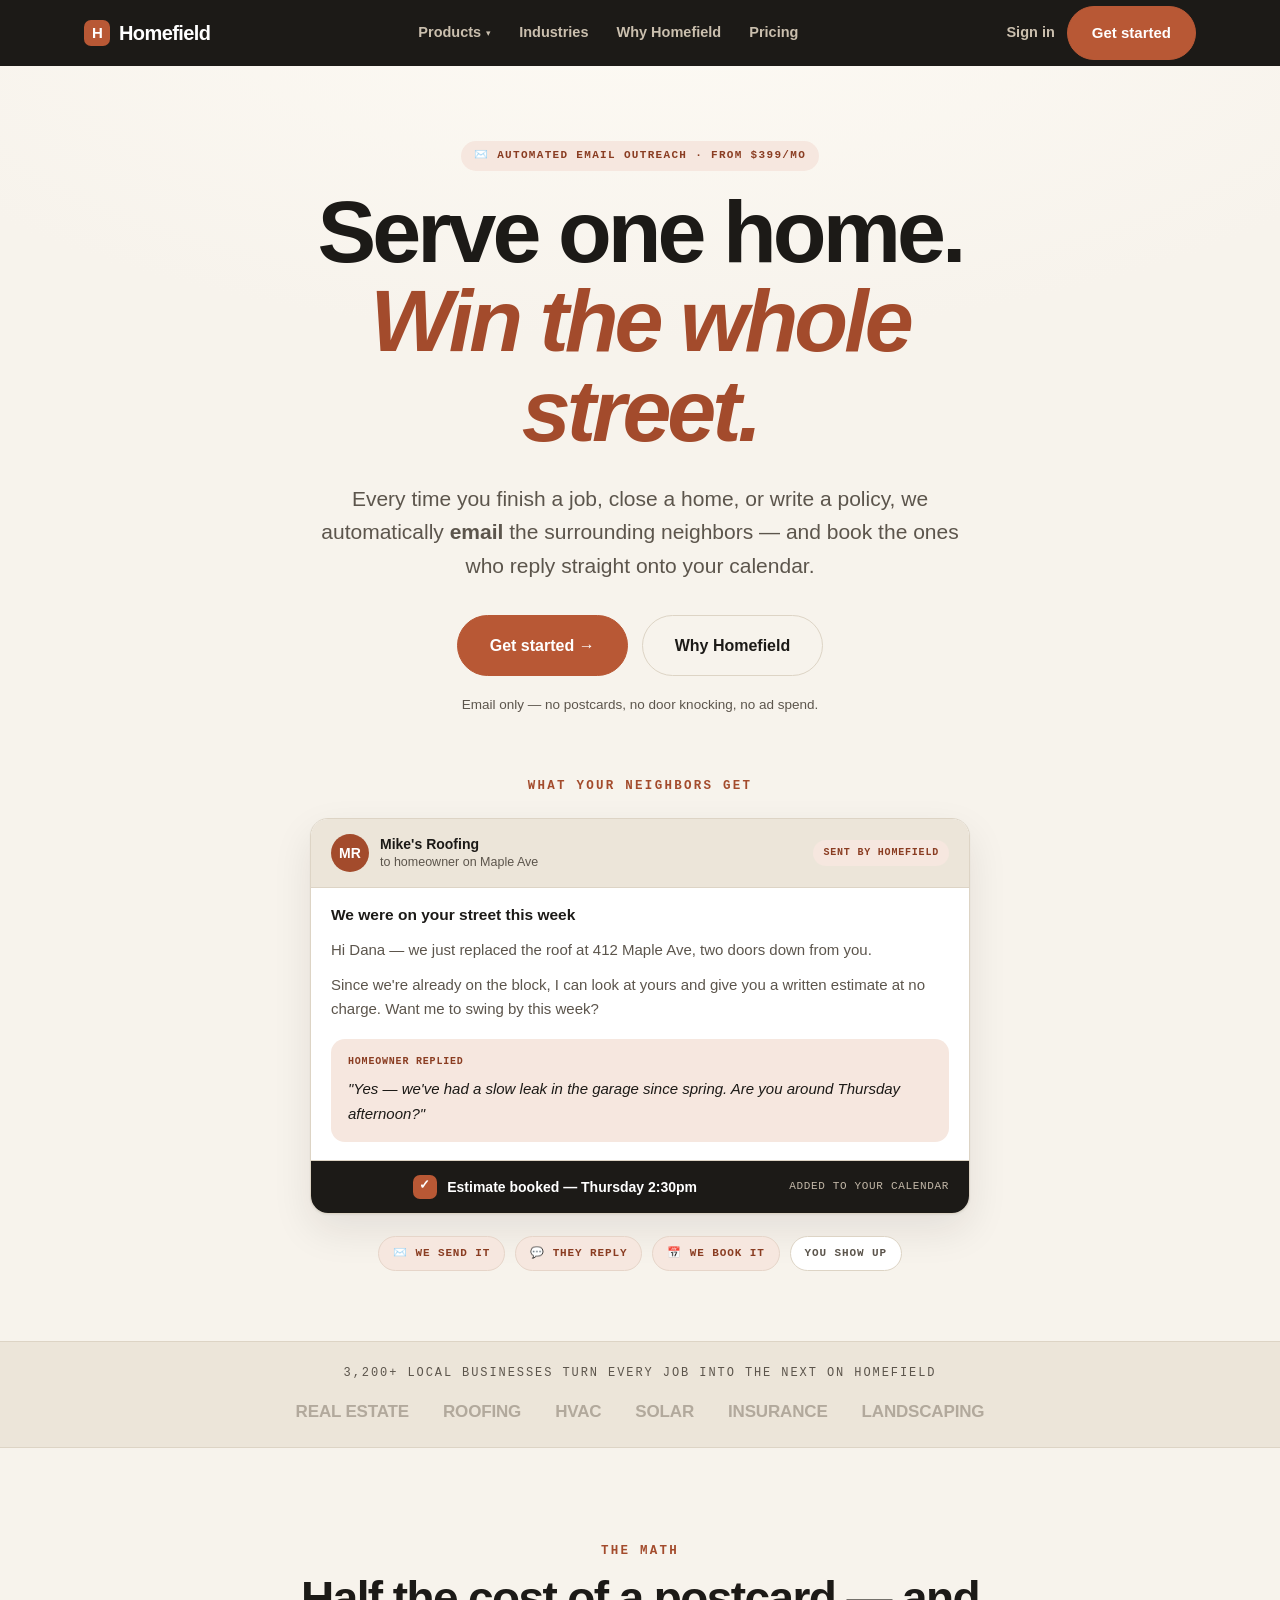
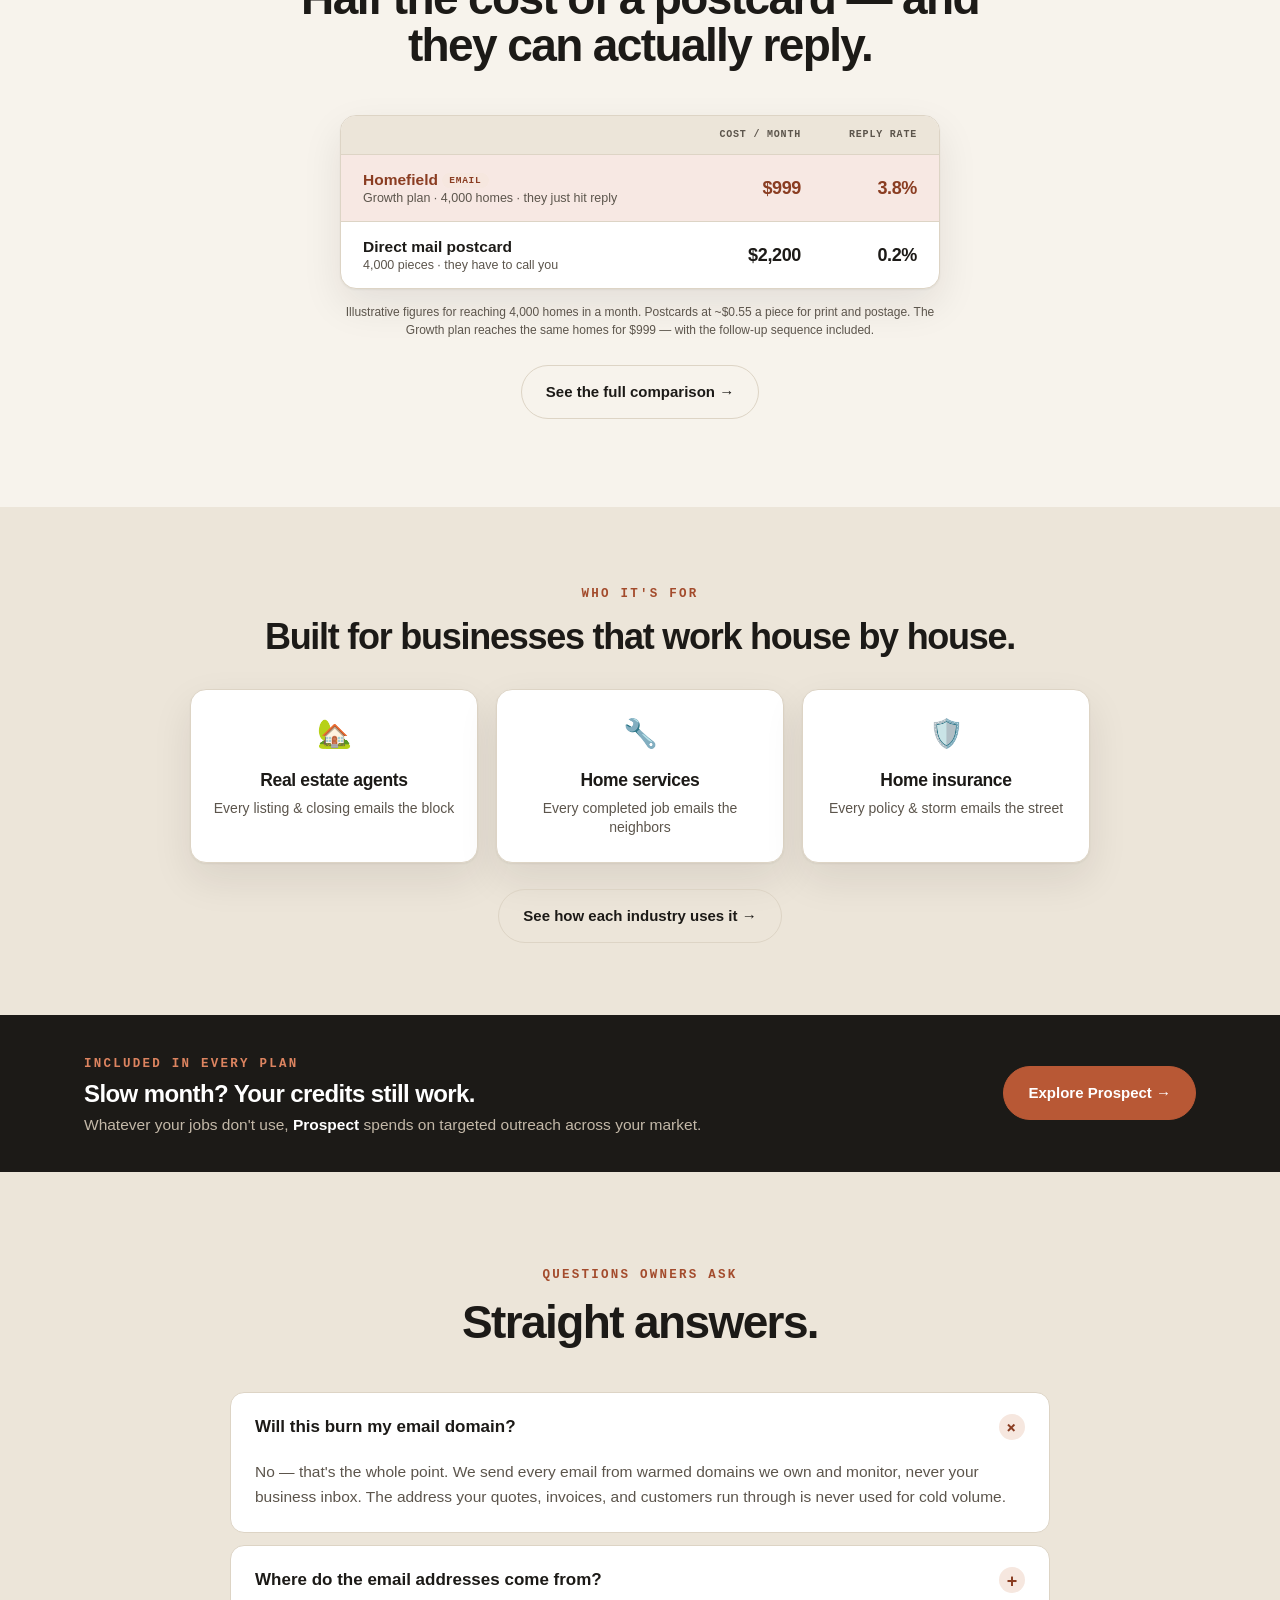
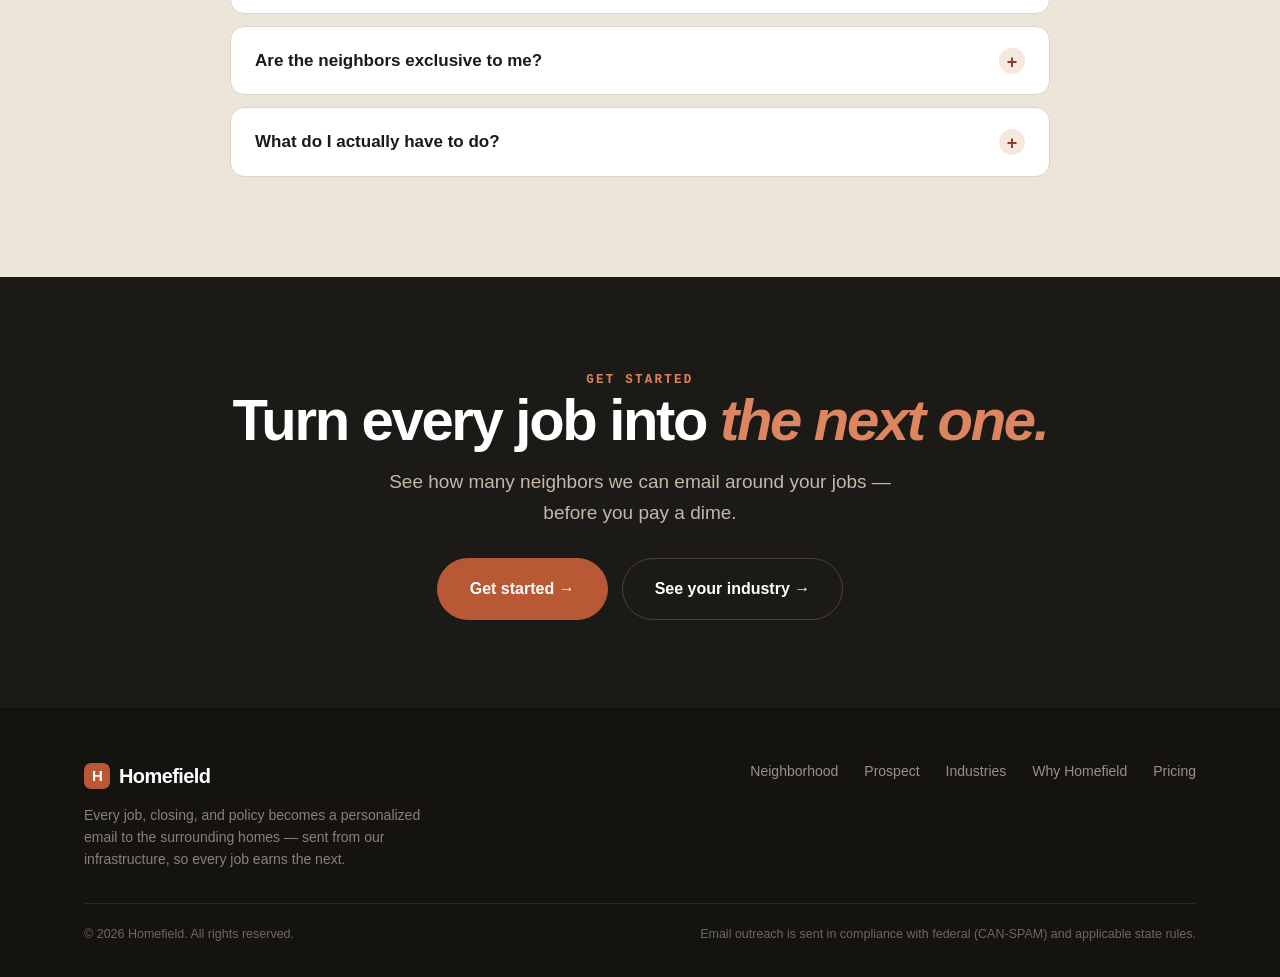
==== index.html @ a187635c "Move pricing to a credit subscription with usage overage Replaces per-campaign billing with a monthl" ====
<!DOCTYPE html>
<html lang="en">
<head>
<meta charset="UTF-8">
<meta name="viewport" content="width=device-width, initial-scale=1.0">
<title>Homefield — Serve one home. Win the whole street.</title>
<meta name="description" content="Every time you finish a job, close a home, or write a policy, Homefield automatically emails the surrounding neighbors — sent from our email infrastructure so your domain stays clean, exclusive to you, and booked onto your calendar. From $399/mo — your jobs spend your credits first, and we prospect with whatever is left.">
<link rel="stylesheet" href="styles.css?v=20260807-credits">
</head>
<body>

<!-- NAV -->
<header class="nav">
  <div class="wrap nav-inner">
    <a href="index.html" class="logo"><span class="mark">H</span>Homefield</a>
    <nav class="nav-links">
      <div class="dropdown">
        <button class="ddtrigger" aria-haspopup="true">Products <span class="car">▾</span></button>
        <div class="ddmenu">
          <a href="index.html" class="active">Neighborhood<small>Every job you do → the neighbors · from $399/mo</small></a>
          <a href="prospect.html">Prospect<small>Included · leftover credits go prospecting</small></a>
        </div>
      </div>
      <a href="industries.html">Industries</a>
      <a href="why.html">Why Homefield</a>
      <a href="pricing.html">Pricing</a>
    </nav>
    <div class="nav-cta">
      <a href="#" class="signin">Sign in</a>
      <a href="pricing.html" class="btn btn-primary">Get started</a>
    </div>
  </div>
</header>

<!-- HERO -->
<section class="hero">
  <div class="wrap">
    <span class="ptag">✉️ Automated email outreach · from $399/mo</span>
    <h1>Serve one home. <em>Win the whole street.</em></h1>
    <p class="sub">Every time you finish a job, close a home, or write a policy, we automatically <b>email</b> the surrounding neighbors — and book the ones who reply straight onto your calendar.</p>
    <div class="hero-actions">
      <a href="pricing.html" class="btn btn-primary btn-lg">Get started →</a>
      <a href="why.html" class="btn btn-ghost btn-lg">Why Homefield</a>
    </div>
    <div class="hero-sub2">Email only — no postcards, no door knocking, no ad spend.</div>
  </div>
</section>

<!-- THE ACTUAL EMAIL -->
<section class="block" id="email" style="padding-top:20px;padding-bottom:70px">
  <div class="wrap">
    <p class="eyebrow" style="display:block;text-align:center;margin-bottom:22px">What your neighbors get</p>
    <div class="mailwrap">
      <div class="mailcard">
        <div class="mailtop">
          <div class="av">MR</div>
          <div class="who">
            <b>Mike's Roofing</b>
            <span>to homeowner on Maple Ave</span>
          </div>
          <span class="sent">Sent by Homefield</span>
        </div>
        <div class="mailsub">We were on your street this week</div>
        <div class="mailbody">
          <p>Hi Dana — we just replaced the roof at 412 Maple Ave, two doors down from you.</p>
          <p>Since we're already on the block, I can look at yours and give you a written estimate at no charge. Want me to swing by this week?</p>
        </div>
        <div class="mailreply">
          <div class="rl">Homeowner replied</div>
          <em>"Yes — we've had a slow leak in the garage since spring. Are you around Thursday afternoon?"</em>
        </div>
        <div class="mailbooked">
          <span class="bi">✓</span>
          Estimate booked — Thursday 2:30pm
          <span>Added to your calendar</span>
        </div>
      </div>

      <div class="mailsteps">
        <b class="hi">✉️ We send it</b>
        <b class="hi">💬 They reply</b>
        <b class="hi">📅 We book it</b>
        <b>You show up</b>
      </div>
    </div>
  </div>
</section>

<!-- STRIP -->
<div class="strip">
  <div class="wrap strip-inner">
    <div class="lead">3,200+ local businesses turn every job into the next on Homefield</div>
    <div class="logos">
      <span>REAL ESTATE</span><span>ROOFING</span><span>HVAC</span><span>SOLAR</span><span>INSURANCE</span><span>LANDSCAPING</span>
    </div>
  </div>
</div>

<!-- COST vs POSTCARDS -->
<section class="block">
  <div class="wrap">
    <div class="sec-head center">
      <span class="eyebrow">The math</span>
      <h2>Half the cost of a postcard — and they can actually reply.</h2>
    </div>

    <div class="minicompare">
      <div class="mcrow mchead">
        <span class="mcname"></span>
        <span class="mcval">Cost / month</span>
        <span class="mcval">Reply rate</span>
      </div>
      <div class="mcrow us">
        <span class="mcname">Homefield <span class="minitag">Email</span><small>Growth plan · 4,000 homes · they just hit reply</small></span>
        <span class="mcval">$999</span>
        <span class="mcval">3.8%</span>
      </div>
      <div class="mcrow">
        <span class="mcname">Direct mail postcard<small>4,000 pieces · they have to call you</small></span>
        <span class="mcval">$2,200</span>
        <span class="mcval">0.2%</span>
      </div>
    </div>
    <p class="mcnote">Illustrative figures for reaching 4,000 homes in a month. Postcards at ~$0.55 a piece for print and postage. The Growth plan reaches the same homes for $999 — with the follow-up sequence included.</p>

    <p style="text-align:center;margin-top:26px"><a href="why.html" class="btn btn-ghost">See the full comparison →</a></p>
  </div>
</section>

<!-- INDUSTRIES (high level) -->
<section class="block tint" style="padding:72px 0">
  <div class="wrap">
    <div class="sec-head center" style="margin-bottom:34px">
      <span class="eyebrow">Who it's for</span>
      <h2 style="font-size:clamp(26px,3.4vw,36px)">Built for businesses that work house by house.</h2>
    </div>
    <div class="indpills">
      <a class="indpill" href="industries.html">
        <span class="ic">🏡</span>
        <div>
          <b>Real estate agents</b>
          <span>Every listing &amp; closing emails the block</span>
        </div>
      </a>
      <a class="indpill" href="industries.html">
        <span class="ic">🔧</span>
        <div>
          <b>Home services</b>
          <span>Every completed job emails the neighbors</span>
        </div>
      </a>
      <a class="indpill" href="industries.html">
        <span class="ic">🛡️</span>
        <div>
          <b>Home insurance</b>
          <span>Every policy &amp; storm emails the street</span>
        </div>
      </a>
    </div>
    <p style="text-align:center;margin-top:26px"><a href="industries.html" class="btn btn-ghost">See how each industry uses it →</a></p>
  </div>
</section>

<!-- PROSPECT ADD-ON (compact) -->
<section class="addonbar">
  <div class="wrap addonbar-inner">
    <div>
      <span class="eyebrow" style="color:var(--accent-light)">Included in every plan</span>
      <h3>Slow month? Your credits still work.</h3>
      <p>Whatever your jobs don't use, <b>Prospect</b> spends on targeted outreach across your market.</p>
    </div>
    <a href="prospect.html" class="btn btn-primary">Explore Prospect →</a>
  </div>
</section>

<!-- FAQ -->
<section class="block tint">
  <div class="wrap">
    <div class="sec-head center">
      <span class="eyebrow">Questions owners ask</span>
      <h2>Straight answers.</h2>
    </div>
    <div class="faq">
      <details open>
        <summary>Will this burn my email domain? <span class="pm">+</span></summary>
        <div class="a">No — that's the whole point. We send every email from warmed domains we own and monitor, never your business inbox. The address your quotes, invoices, and customers run through is never used for cold volume.</div>
      </details>
      <details>
        <summary>Where do the email addresses come from? <span class="pm">+</span></summary>
        <div class="a">Parcel and ownership records matched to verified homeowner email addresses, continuously refreshed and suppression-scrubbed. Around 3.1M homeowners are matched and reachable across the network today.</div>
      </details>
      <details>
        <summary>Are the neighbors exclusive to me? <span class="pm">+</span></summary>
        <div class="a">Yes. We lock your area by industry and dedupe across the whole network, so the homeowners you email aren't getting the same thing from a competitor on Homefield. No shared leads, no racing someone else to the phone.</div>
      </details>
      <details>
        <summary>What do I actually have to do? <span class="pm">+</span></summary>
        <div class="a">Connect your job software, MLS, or agency system once — then nothing. We detect the work you complete, send the emails, handle the replies, and put booked appointments on your calendar. Most businesses are live in about 48 hours.</div>
      </details>
    </div>
  </div>
</section>

<!-- CTA -->
<section class="block cta">
  <div class="wrap">
    <span class="eyebrow" style="color:var(--accent-light)">Get started</span>
    <h2>Turn every job into <em>the next one.</em></h2>
    <p>See how many neighbors we can email around your jobs — before you pay a dime.</p>
    <div class="cta-actions">
      <a href="pricing.html" class="btn btn-primary btn-lg">Get started →</a>
      <a href="industries.html" class="btn btn-ghost btn-lg">See your industry →</a>
    </div>
  </div>
</section>

<!-- FOOTER -->
<footer>
  <div class="wrap">
    <div class="foot-grid">
      <div>
        <a href="index.html" class="logo"><span class="mark">H</span>Homefield</a>
        <p>Every job, closing, and policy becomes a personalized email to the surrounding homes — sent from our infrastructure, so every job earns the next.</p>
      </div>
      <div class="foot-links">
        <a href="index.html">Neighborhood</a>
        <a href="prospect.html">Prospect</a>
        <a href="industries.html">Industries</a>
        <a href="why.html">Why Homefield</a>
        <a href="pricing.html">Pricing</a>
      </div>
    </div>
    <div class="foot-bottom">
      <span>© <span id="yr"></span> Homefield. All rights reserved.</span>
      <span>Email outreach is sent in compliance with federal (CAN-SPAM) and applicable state rules.</span>
    </div>
  </div>
</footer>

<script>document.getElementById('yr').textContent=new Date().getFullYear();</script>
</body>
</html>
---- styles.css ----
/* ===== Homefield shared styles ===== */
:root{
  --ink:#1c1a17;--ink-soft:#5c554c;--paper:#f7f3ec;--paper-2:#ece5d9;--card:#ffffff;--line:#ddd4c5;
  --navy:#1c1a17;--brand:#a34b2c;--brand-deep:#8a3d22;--brand-soft:#f6e7df;--accent:#b85835;--accent-light:#dd8460;--accent-ink:#ffffff;
  --shadow:0 1px 2px rgba(28,26,23,.06),0 16px 40px rgba(28,26,23,.09);--radius:18px;
  --sans:-apple-system,BlinkMacSystemFont,"Segoe UI",Inter,"Helvetica Neue",Arial,sans-serif;
  --mono:"SF Mono",ui-monospace,"Roboto Mono",Menlo,Consolas,monospace;
}
*{box-sizing:border-box;margin:0;padding:0}
html{scroll-behavior:smooth}
body{font-family:var(--sans);color:var(--ink);background:var(--paper);line-height:1.6;-webkit-font-smoothing:antialiased;text-rendering:optimizeLegibility}
.wrap{max-width:1160px;margin:0 auto;padding:0 24px}
a{color:inherit;text-decoration:none}
.mono{font-family:var(--mono);font-size:12px;letter-spacing:.16em;text-transform:uppercase;font-weight:600}
.eyebrow{font-family:var(--mono);font-size:12.5px;font-weight:600;letter-spacing:.18em;text-transform:uppercase;color:var(--brand);display:inline-block}
h1,h2,h3{font-weight:800;line-height:1.02;letter-spacing:-.03em}

.btn{display:inline-flex;align-items:center;gap:8px;font-family:var(--sans);font-weight:700;font-size:15px;padding:14px 24px;border-radius:999px;border:1.5px solid transparent;cursor:pointer;transition:.18s ease;white-space:nowrap}
.btn-primary{background:var(--accent);color:var(--accent-ink);border-color:var(--accent)}
.btn-primary:hover{filter:brightness(1.05);transform:translateY(-1px);box-shadow:0 8px 20px rgba(194,96,60,.35)}
.btn-dark{background:var(--navy);color:#fff;border-color:var(--navy)}
.btn-dark:hover{background:#100f0d;transform:translateY(-1px)}
.btn-ghost{background:transparent;color:var(--ink);border-color:var(--line)}
.btn-ghost:hover{border-color:var(--ink);background:#fff}
.btn-lg{padding:17px 32px;font-size:16px}

/* ===== NAV (identical on every page) ===== */
header.nav{position:sticky;top:0;z-index:50;background:var(--navy);color:#f2ede5}
.nav-inner{display:flex;align-items:center;justify-content:space-between;height:66px}
.logo{display:flex;align-items:center;gap:9px;font-weight:800;font-size:20px;letter-spacing:-.03em;color:#fff}
.logo .mark{width:26px;height:26px;border-radius:7px;background:var(--accent);display:grid;place-items:center;color:#fff;font-weight:900;font-size:15px}
.nav-links{display:flex;gap:28px;align-items:center;font-size:14.5px;font-weight:550;color:#cabfae}
.nav-links a:hover{color:#fff}
.nav-links a.on{color:#fff}
.nav-cta{display:flex;gap:12px;align-items:center}
.nav-cta .signin{font-size:14.5px;color:#cabfae;font-weight:550}
.nav-cta .signin:hover{color:#fff}
.dropdown{position:relative}
.ddtrigger{background:none;border:none;font:inherit;color:#cabfae;font-size:14.5px;font-weight:550;cursor:pointer;display:inline-flex;align-items:center;gap:5px;padding:0}
.dropdown:hover .ddtrigger{color:#fff}
.ddtrigger .car{font-size:9px;transition:.16s}
.dropdown:hover .ddtrigger .car{transform:rotate(180deg)}
.ddmenu{position:absolute;top:calc(100% + 16px);left:50%;transform:translateX(-50%) translateY(6px);background:var(--card);border:1px solid var(--line);border-radius:14px;box-shadow:var(--shadow);padding:8px;min-width:300px;opacity:0;visibility:hidden;transition:.16s ease;z-index:60}
.ddmenu::before{content:"";position:absolute;top:-16px;left:0;right:0;height:16px}
.dropdown:hover .ddmenu,.dropdown:focus-within .ddmenu{opacity:1;visibility:visible;transform:translateX(-50%) translateY(0)}
.ddmenu a{display:block;padding:11px 14px;border-radius:9px;color:var(--ink);font-size:14.5px;font-weight:650}
.ddmenu a small{display:block;font-size:12px;color:var(--ink-soft);font-weight:400;margin-top:1px}
.ddmenu a:hover{background:var(--brand-soft)}
.ddmenu a.active{background:var(--paper-2)}
@media(max-width:940px){.nav-links{display:none}.nav-cta .signin{display:none}}

/* ===== HERO ===== */
.hero{padding:74px 0 40px;text-align:center;background:radial-gradient(120% 90% at 50% -10%,#fdfaf4 0%,var(--paper) 55%)}
.hero.tight{padding:64px 0 30px}
.hero h1{font-size:clamp(42px,7.6vw,88px);letter-spacing:-.045em;margin:0 auto 26px;max-width:16ch}
.hero h1 em{font-style:italic;color:var(--brand)}
.hero p.sub{font-size:clamp(17px,2.2vw,21px);color:var(--ink-soft);max-width:660px;margin:0 auto 32px}
.hero-actions{display:flex;gap:14px;justify-content:center;flex-wrap:wrap}
.hero-sub2{margin-top:18px;font-size:13.5px;color:var(--ink-soft)}
.ptag{display:inline-flex;align-items:center;gap:8px;font-family:var(--mono);font-size:11px;letter-spacing:.12em;text-transform:uppercase;font-weight:700;padding:6px 13px;border-radius:999px;background:var(--brand-soft);color:var(--brand-deep);margin-bottom:16px}

/* ===== SECTION SHELL ===== */
section.block{padding:88px 0}
.sec-head{max-width:760px;margin-bottom:46px}
.sec-head.center{margin-left:auto;margin-right:auto;text-align:center}
.sec-head h2{font-size:clamp(30px,4.4vw,46px);margin:14px 0 16px;letter-spacing:-.035em}
.sec-head p{font-size:18px;color:var(--ink-soft)}
.tint{background:var(--paper-2)}

/* ===== PRODUCT CARD ===== */
.spot{padding:8px 0 80px}
.card1{max-width:680px;margin:0 auto;background:var(--card);border:1px solid var(--line);border-radius:22px;box-shadow:var(--shadow);padding:34px;text-align:left}
.card1 .status{display:flex;align-items:center;gap:9px;font-family:var(--mono);font-size:11.5px;letter-spacing:.14em;text-transform:uppercase;color:var(--ink-soft)}
.live{width:8px;height:8px;border-radius:50%;background:var(--accent);box-shadow:0 0 0 4px rgba(194,96,60,.25);animation:pulse 2s infinite;flex:0 0 auto}
@keyframes pulse{0%,100%{box-shadow:0 0 0 4px rgba(194,96,60,.25)}50%{box-shadow:0 0 0 7px rgba(194,96,60,.08)}}
.card1 .head{display:flex;align-items:center;gap:15px;margin:18px 0 16px}
.card1 .ic{width:56px;height:56px;border-radius:15px;display:grid;place-items:center;font-size:26px;background:var(--brand-soft);flex:0 0 auto}
.card1 .head h3{font-size:30px;letter-spacing:-.03em}
.card1 .head .role{font-family:var(--mono);font-size:11.5px;letter-spacing:.12em;text-transform:uppercase;color:var(--brand);margin-top:3px}
.card1 .say{font-size:16px;line-height:1.5;padding:16px 18px;border-radius:14px;margin-bottom:20px;background:var(--paper-2)}
.card1 .specs{display:flex;gap:12px;margin-bottom:18px}
.card1 .spec{flex:1;border-radius:12px;padding:12px 14px;border:1px solid var(--line)}
.card1 .spec .k{font-family:var(--mono);font-size:10.5px;letter-spacing:.1em;text-transform:uppercase;color:var(--ink-soft)}
.card1 .spec .v{font-size:16px;font-weight:750;margin-top:3px}
.card1 ul{list-style:none;margin-bottom:22px}
.card1 li{display:flex;gap:10px;padding:8px 0;font-size:15px}
.card1 li .c{color:var(--brand);font-weight:800;flex:0 0 auto}
.card1 .btn{width:100%;justify-content:center}

/* ===== EMAIL MOCKUP ===== */
.mailwrap{max-width:660px;margin:0 auto}
.mailcard{background:var(--card);border:1px solid var(--line);border-radius:18px;box-shadow:var(--shadow);overflow:hidden}
.mailtop{display:flex;align-items:center;gap:11px;padding:15px 20px;border-bottom:1px solid var(--line);background:var(--paper-2)}
.mailtop .av{width:38px;height:38px;border-radius:50%;background:var(--brand);color:#fff;display:grid;place-items:center;font-weight:800;font-size:14px;flex:0 0 auto}
.mailtop .who{font-size:14px;line-height:1.35;min-width:0}
.mailtop .who b{font-weight:700}
.mailtop .who span{display:block;color:var(--ink-soft);font-size:12.5px}
.mailtop .sent{margin-left:auto;font-family:var(--mono);font-size:10px;letter-spacing:.08em;text-transform:uppercase;color:var(--brand-deep);background:var(--brand-soft);padding:5px 10px;border-radius:999px;font-weight:700;white-space:nowrap}
.mailsub{padding:15px 20px 0;font-size:15.5px;font-weight:700}
.mailbody{padding:10px 20px 18px;font-size:15px;color:var(--ink-soft)}
.mailbody p{margin-bottom:11px}
.mailbody p:last-child{margin-bottom:0}
.mailreply{margin:0 20px 18px;background:var(--brand-soft);border-radius:14px;padding:15px 17px}
.mailreply .rl{font-family:var(--mono);font-size:10px;letter-spacing:.08em;text-transform:uppercase;color:var(--brand-deep);font-weight:700;margin-bottom:6px}
.mailreply em{font-style:italic;color:var(--ink);font-size:15px}
.mailbooked{display:flex;align-items:center;gap:10px;padding:14px 20px;border-top:1px solid var(--line);background:var(--navy);color:#fff;font-size:14px;font-weight:650}
.mailbooked .bi{width:24px;height:24px;border-radius:7px;background:var(--accent);color:#fff;display:grid;place-items:center;font-size:13px;font-weight:900;flex:0 0 auto}
.mailbooked span{color:#c3b8a8;font-weight:400;margin-left:auto;font-family:var(--mono);font-size:11px;letter-spacing:.06em;text-transform:uppercase}
.mailsteps{display:flex;gap:10px;justify-content:center;flex-wrap:wrap;margin-top:22px}
.mailsteps b{font-family:var(--mono);font-size:11px;letter-spacing:.08em;text-transform:uppercase;background:var(--card);border:1px solid var(--line);color:var(--ink-soft);padding:8px 14px;border-radius:999px;font-weight:600}
.mailsteps b.hi{background:var(--brand-soft);border-color:#e6d5c9;color:var(--brand-deep)}
@media(max-width:560px){.mailtop .sent{display:none}}

/* ===== LOGO STRIP ===== */
.strip{border-top:1px solid var(--line);border-bottom:1px solid var(--line);background:var(--paper-2)}
.strip-inner{padding:22px 0;text-align:center}
.strip .lead{font-family:var(--mono);font-size:12px;letter-spacing:.16em;text-transform:uppercase;color:var(--ink-soft);margin-bottom:14px}
.strip .logos{display:flex;gap:34px;justify-content:center;align-items:center;flex-wrap:wrap;font-weight:800;font-size:17px;letter-spacing:-.01em;color:#a89f92}
.strip .logos span{opacity:.85}

/* ===== DARK FLOW SECTIONS ===== */
.flows{background:var(--navy);color:#efe9e0}
.flows .eyebrow{color:var(--accent-light)}
.flows .sec-head h2{color:#fff}
.flows .sec-head p{color:#c3b8a8}
.steps3{display:grid;grid-template-columns:repeat(3,1fr);gap:20px}
.steps4{display:grid;grid-template-columns:repeat(4,1fr);gap:18px}
.st{background:#2b2723;border:1px solid #3d372f;border-radius:var(--radius);padding:26px}
.st .num{width:32px;height:32px;border-radius:9px;background:#302b25;color:var(--accent-light);display:grid;place-items:center;font-weight:800;font-size:14px;font-family:var(--mono);margin-bottom:14px}
.st b{font-size:17px;display:block;margin-bottom:6px;letter-spacing:-.01em;color:#fff}
.st p{font-size:14.5px;color:#c3b8a8}
.st .chips{margin-top:11px;display:flex;gap:7px;flex-wrap:wrap}
.st .chips span{font-family:var(--mono);font-size:10.5px;letter-spacing:.06em;text-transform:uppercase;color:#d8cec0;background:#302b25;border-radius:6px;padding:4px 8px}
@media(max-width:900px){.steps4{grid-template-columns:1fr 1fr}}
@media(max-width:860px){.steps3{grid-template-columns:1fr}}
@media(max-width:560px){.steps4{grid-template-columns:1fr}}

/* ===== TRIGGER / INDUSTRY CARDS ===== */
.trig{display:grid;grid-template-columns:repeat(3,1fr);gap:20px}
.tcard{background:var(--card);border:1px solid var(--line);border-radius:var(--radius);padding:26px;box-shadow:var(--shadow);display:flex;flex-direction:column}
.tcard .ic{font-size:26px;margin-bottom:12px}
.tcard .tline{font-family:var(--mono);font-size:10.5px;letter-spacing:.08em;text-transform:uppercase;color:var(--brand);background:var(--brand-soft);padding:5px 10px;border-radius:999px;display:inline-block;margin-bottom:11px;align-self:flex-start}
.tcard h3{font-size:18px;letter-spacing:-.02em;margin-bottom:8px}
.tcard p{font-size:14.5px;color:var(--ink-soft);flex:1}
.tcard .msg{margin-top:13px;padding:12px 14px;border-radius:12px;background:var(--paper-2);font-size:13.5px;font-style:italic}
@media(max-width:860px){.trig{grid-template-columns:1fr}}

/* ===== PILLARS ===== */
.pillars{display:grid;grid-template-columns:repeat(3,1fr);gap:22px}
.pillar{background:var(--card);border:1px solid var(--line);border-radius:var(--radius);padding:30px;box-shadow:var(--shadow)}
.pillar .pic{width:46px;height:46px;border-radius:12px;background:var(--navy);color:var(--accent-light);display:grid;place-items:center;font-size:22px;margin-bottom:18px}
.pillar h3{font-size:21px;letter-spacing:-.02em;margin-bottom:10px}
.pillar p{font-size:15px;color:var(--ink-soft)}
.pillar .tag{display:inline-block;margin-top:14px;font-family:var(--mono);font-size:10.5px;letter-spacing:.1em;text-transform:uppercase;color:var(--brand);background:var(--brand-soft);padding:5px 10px;border-radius:999px}
@media(max-width:860px){.pillars{grid-template-columns:1fr}}

/* ===== ADD-ON BANNER (Prospect on home) ===== */
.addon{background:var(--navy);color:#efe9e0}
.addonbox{display:grid;grid-template-columns:1.1fr .9fr;gap:44px;align-items:center}
.addon .eyebrow{color:var(--accent-light)}
.addon h2{font-size:clamp(30px,4.2vw,44px);color:#fff;letter-spacing:-.035em;margin:14px 0 16px}
.addon h2 em{font-style:italic;color:var(--accent-light)}
.addon p.lede{font-size:17.5px;color:#c3b8a8;margin-bottom:24px}
.addon .acts{display:flex;gap:12px;flex-wrap:wrap}
.addoncard{background:#2b2723;border:1px solid #3d372f;border-radius:20px;padding:30px}
.addoncard .kick{font-family:var(--mono);font-size:11px;letter-spacing:.12em;text-transform:uppercase;color:var(--accent-light);margin-bottom:10px}
.addoncard h3{font-size:26px;color:#fff;margin-bottom:4px}
.addoncard .pfrom{font-family:var(--mono);font-size:12px;color:#b5a998;margin-bottom:18px}
.addoncard ul{list-style:none}
.addoncard li{display:flex;gap:10px;padding:9px 0;font-size:14.5px;color:#e4dcd0;border-bottom:1px solid #332e28}
.addoncard li:last-child{border:none}
.addoncard li .c{color:var(--accent-light);font-weight:800;flex:0 0 auto}
@media(max-width:860px){.addonbox{grid-template-columns:1fr;gap:30px}}

/* ===== DONE-FOR-YOU SPLIT ===== */
.dfy{padding:8px 0 80px}
.dfybox{max-width:900px;margin:0 auto;background:var(--card);border:1px solid var(--line);border-radius:22px;box-shadow:var(--shadow);overflow:hidden}
.dfyhead{padding:22px 30px;border-bottom:1px solid var(--line);background:var(--paper-2);display:flex;align-items:center;gap:11px;flex-wrap:wrap}
.dfyhead .t{font-family:var(--mono);font-size:11.5px;letter-spacing:.14em;text-transform:uppercase;color:var(--ink-soft)}
.dfyhead .pill{margin-left:auto;font-family:var(--mono);font-size:10.5px;letter-spacing:.08em;text-transform:uppercase;color:var(--brand-deep);background:var(--brand-soft);padding:6px 12px;border-radius:999px;font-weight:700}
.dfycols{display:grid;grid-template-columns:1fr 1fr}
.dfycol{padding:28px 30px}
.dfycol:first-child{border-right:1px solid var(--line)}
.dfycol h4{font-family:var(--mono);font-size:11.5px;letter-spacing:.12em;text-transform:uppercase;margin-bottom:14px}
.dfycol.us h4{color:var(--brand)}
.dfycol.them h4{color:var(--ink-soft)}
.dfycol ul{list-style:none}
.dfycol li{display:flex;gap:10px;padding:9px 0;font-size:14.5px;border-bottom:1px solid var(--line)}
.dfycol li:last-child{border:none}
.dfycol.us li .c{color:var(--brand);font-weight:800;flex:0 0 auto}
.dfycol.them li{color:var(--ink-soft)}
.dfycol.them li .c{color:#b23b34;font-weight:800;flex:0 0 auto}
@media(max-width:860px){.dfycols{grid-template-columns:1fr}.dfycol:first-child{border-right:none;border-bottom:1px solid var(--line)}}

/* ===== INDUSTRIES GRID ===== */
.indgrid{display:grid;grid-template-columns:repeat(3,1fr);gap:22px}
.ind{background:var(--card);border:1px solid var(--line);border-radius:var(--radius);padding:28px;box-shadow:var(--shadow);display:flex;flex-direction:column}
.ind .ic{font-size:30px;margin-bottom:14px}
.ind h3{font-size:20px;letter-spacing:-.02em;margin-bottom:8px}
.ind .lede{font-size:14.5px;color:var(--ink-soft);margin-bottom:16px;flex:1}
.ind .row{border-top:1px solid var(--line);padding-top:11px;margin-top:11px;font-size:13.5px;display:flex;gap:9px}
.ind .row:first-of-type{margin-top:0}
.ind .row b{font-family:var(--mono);font-size:10px;letter-spacing:.08em;text-transform:uppercase;color:var(--brand);flex:0 0 auto;width:78px;padding-top:2px}
.ind .row span{color:var(--ink-soft)}
@media(max-width:860px){.indgrid{grid-template-columns:1fr}}

/* ===== INDUSTRY DEEP BLOCKS ===== */
.ideep{display:grid;grid-template-columns:.85fr 1.15fr;gap:44px;align-items:center;padding:44px 0;border-top:1px solid var(--line)}
.ideep:first-of-type{border-top:none;padding-top:0}
.ideep .ic-lg{font-size:44px;margin-bottom:14px}
.ideep h3{font-size:30px;letter-spacing:-.03em;margin-bottom:12px}
.ideep p{font-size:16px;color:var(--ink-soft)}
.ideep .prodrow{background:var(--card);border:1px solid var(--line);border-radius:var(--radius);padding:22px 24px;margin-bottom:14px;box-shadow:var(--shadow)}
.ideep .prodrow:last-child{margin-bottom:0}
.ideep .prodrow .pl{display:flex;align-items:center;gap:10px;margin-bottom:8px}
.ideep .prodrow .pl b{font-size:16.5px}
.ideep .prodrow .pl .chip{font-family:var(--mono);font-size:10px;letter-spacing:.08em;text-transform:uppercase;background:var(--brand-soft);color:var(--brand-deep);padding:4px 9px;border-radius:999px;font-weight:700}
.ideep .prodrow p{font-size:14.5px}
.ideep .quote{margin-top:12px;padding:13px 15px;border-radius:12px;background:var(--paper-2);font-size:14px;font-style:italic}
@media(max-width:860px){.ideep{grid-template-columns:1fr;gap:26px}}

/* ===== INSURANCE SPOTLIGHT ===== */
.ins{background:var(--navy);color:#efe9e0}
.ins .eyebrow{color:var(--accent-light)}
.ins .sec-head h2{color:#fff}
.ins .sec-head p{color:#c3b8a8}
.inswrap{display:grid;grid-template-columns:1.05fr .95fr;gap:44px;align-items:center}
.insfeat{list-style:none}
.insfeat li{display:flex;gap:14px;padding:16px 0;border-bottom:1px solid #332e28}
.insfeat li:last-child{border:none}
.insfeat .ic{flex:0 0 auto;width:32px;height:32px;border-radius:9px;background:#302b25;color:var(--accent-light);display:grid;place-items:center;font-size:15px;font-weight:800}
.insfeat b{font-size:16.5px;color:#fff;display:block;margin-bottom:3px}
.insfeat p{font-size:14.5px;color:#c3b8a8}
.instable{background:#2b2723;border:1px solid #3d372f;border-radius:var(--radius);overflow:hidden}
.instable .th{padding:16px 22px;border-bottom:1px solid #3d372f;font-family:var(--mono);font-size:11px;letter-spacing:.12em;text-transform:uppercase;color:#b5a998}
.insrow{display:flex;align-items:flex-start;gap:14px;padding:15px 22px;border-bottom:1px solid #332e28}
.insrow:last-child{border:none}
.insrow .k{flex:0 0 128px;font-size:13.5px;color:#9b9083}
.insrow .v{flex:1;font-size:14.5px;color:#fff;font-weight:650}
.insrow .v small{display:block;font-weight:400;font-size:12.5px;color:#9b9083;margin-top:2px}
.insrow .v.bad{color:#d98b7a;font-weight:600}
@media(max-width:860px){.inswrap{grid-template-columns:1fr;gap:32px}}

.minitag{font-family:var(--mono);font-size:9.5px;letter-spacing:.08em;text-transform:uppercase;background:var(--brand-soft);color:var(--brand-deep);padding:2px 7px;border-radius:999px;vertical-align:middle;font-weight:700}
/* ===== COMPACT ADD-ON BAR ===== */
.addonbar{background:var(--navy);color:#efe9e0;padding:34px 0}
.addonbar-inner{display:flex;align-items:center;gap:32px;justify-content:space-between;flex-wrap:wrap}
.addonbar-inner > div{flex:1 1 380px;min-width:0}
.addonbar h3{font-size:24px;color:#fff;letter-spacing:-.025em;margin:8px 0 6px}
.addonbar p{font-size:15.5px;color:#c3b8a8}
.addonbar p b{color:#fff}
.addonbar .btn{flex:0 0 auto}

/* ===== INDUSTRY PILLS (high level, home page) ===== */
.indpills{display:grid;grid-template-columns:repeat(3,1fr);gap:18px;max-width:900px;margin:0 auto}
.indpill{display:block;background:var(--card);border:1px solid var(--line);border-radius:16px;padding:24px 22px;box-shadow:var(--shadow);transition:.16s ease;text-align:center}
.indpill:hover{transform:translateY(-3px);border-color:var(--brand)}
.indpill .ic{font-size:28px;display:block;margin-bottom:12px}
.indpill b{display:block;font-size:17.5px;letter-spacing:-.02em;margin-bottom:5px}
.indpill span{display:block;font-size:14px;color:var(--ink-soft);line-height:1.4}
@media(max-width:760px){.indpills{grid-template-columns:1fr;gap:14px}.indpill{text-align:left;display:flex;align-items:center;gap:16px;padding:18px 20px}.indpill .ic{margin-bottom:0;font-size:24px}}

/* ===== MINI COMPARE (compact cost + reply rate) ===== */
.minicompare{max-width:600px;margin:0 auto;background:var(--card);border:1px solid var(--line);border-radius:16px;box-shadow:var(--shadow);overflow:hidden}
.mcrow{display:grid;grid-template-columns:1fr 104px 104px;align-items:center;gap:12px;padding:15px 22px;border-top:1px solid var(--line)}
.mcrow:first-child{border-top:none}
.mchead{background:var(--paper-2);padding-top:11px;padding-bottom:11px}
.mchead .mcval{font-family:var(--mono);font-size:10px;letter-spacing:.08em;text-transform:uppercase;color:var(--ink-soft);font-weight:600}
.mcrow.us{background:rgba(194,96,60,.14)}
.mcname{font-size:15.5px;font-weight:700;line-height:1.25}
.mcname small{display:block;font-weight:400;font-size:12.5px;color:var(--ink-soft);margin-top:1px}
.mcrow.us .mcname{color:var(--brand-deep)}
.mcval{text-align:right;font-size:18px;font-weight:800;letter-spacing:-.02em}
.mcrow.us .mcval{color:var(--brand-deep)}
.mcnote{max-width:600px;margin:14px auto 0;font-size:12px;color:var(--ink-soft);text-align:center;line-height:1.5}
@media(max-width:600px){
  .mcrow{grid-template-columns:1fr 66px 66px;gap:8px;padding:13px 15px}
  .mcname{font-size:14px}
  .mcname small{font-size:11.5px}
  .mcval{font-size:15.5px}
  .mchead .mcval{font-size:9px}
}

/* ===== COMPARISON TABLE ===== */
.ctable-scroll{overflow-x:auto;-webkit-overflow-scrolling:touch;border-radius:var(--radius);border:1px solid var(--line)}
.ctable{width:100%;border-collapse:separate;border-spacing:0;font-size:14.5px;min-width:700px}
.ctable th,.ctable td{padding:17px 20px;text-align:left;vertical-align:middle;border-bottom:1px solid var(--line)}
.ctable thead th{font-family:var(--mono);font-size:11.5px;letter-spacing:.08em;text-transform:uppercase;color:var(--ink-soft);font-weight:600;background:var(--paper-2)}
.ctable thead th.us{color:#fff;background:var(--accent)}
.ctable td:first-child,.ctable th:first-child{font-weight:700;min-width:180px;background:var(--card)}
.ctable .us{background:rgba(194,96,60,.10);font-weight:650}
.ctable td .yes{color:var(--brand-deep);font-weight:750}
.ctable td .no{color:#b23b34}
.ctable tbody tr:last-child td{border-bottom:none}
.ctable td small{display:block;color:var(--ink-soft);font-weight:400;font-size:12px;margin-top:2px}

/* ===== NETWORK STAT ===== */
.netstat{text-align:center;background:var(--paper-2)}
.netstat .big{font-size:clamp(38px,6.4vw,72px);font-weight:800;letter-spacing:-.05em;line-height:1}
.netstat .big em{font-style:normal;color:var(--brand)}
.netstat p{font-size:18px;color:var(--ink-soft);max-width:560px;margin:16px auto 0}
.netstat .row{display:flex;gap:48px;justify-content:center;flex-wrap:wrap;margin-top:42px}
.netstat .row .s b{font-size:32px;font-weight:800;letter-spacing:-.03em;display:block}
.netstat .row .s span{font-family:var(--mono);font-size:11.5px;letter-spacing:.1em;text-transform:uppercase;color:var(--ink-soft)}

/* ===== PRICING ===== */
.plabel{display:flex;align-items:center;gap:14px;margin:0 0 20px}
.plabel .pl-ic{width:40px;height:40px;border-radius:11px;background:var(--brand-soft);display:grid;place-items:center;font-size:19px;flex:0 0 auto}
.plabel h3{font-size:24px;letter-spacing:-.025em}
.plabel .pl-sub{font-size:14px;color:var(--ink-soft)}
.plabel .pl-jump{margin-left:auto;font-family:var(--mono);font-size:11px;letter-spacing:.08em;text-transform:uppercase;color:var(--brand);font-weight:700;border:1px solid var(--line);padding:7px 13px;border-radius:999px;background:#fff}
.plabel .pl-jump:hover{border-color:var(--brand)}
.pgrid{display:grid;grid-template-columns:repeat(3,1fr);gap:20px;align-items:stretch}
.plan{background:var(--card);border:1px solid var(--line);border-radius:var(--radius);padding:28px;display:flex;flex-direction:column;box-shadow:var(--shadow)}
.plan.feat{background:var(--navy);color:#f1ece4;border-color:var(--navy);position:relative}
.plan .pn{font-family:var(--mono);font-size:11.5px;letter-spacing:.12em;text-transform:uppercase;color:var(--brand)}
.plan.feat .pn{color:var(--accent-light)}
.plan .pr{font-size:38px;font-weight:800;letter-spacing:-.03em;margin:10px 0 2px}
.plan .pr span{font-size:15px;font-weight:600;color:var(--ink-soft)}
.plan.feat .pr span{color:#c3b8a8}
.plan .pd{font-size:13.5px;color:var(--ink-soft);min-height:40px}
.plan.feat .pd{color:#c3b8a8}
.plan ul{list-style:none;margin:16px 0 22px;flex:1}
.plan li{display:flex;gap:9px;padding:7px 0;font-size:14px;border-bottom:1px solid var(--line)}
.plan.feat li{border-color:#3d372f}
.plan li:last-child{border:none}
.plan li .c{color:var(--brand);font-weight:800;flex:0 0 auto}
.plan.feat li .c{color:var(--accent-light)}
.plan .btn{width:100%;justify-content:center}
.plan .flag{position:absolute;top:-12px;left:50%;transform:translateX(-50%);background:var(--accent);color:var(--accent-ink);font-family:var(--mono);font-size:10.5px;letter-spacing:.1em;text-transform:uppercase;font-weight:700;padding:6px 14px;border-radius:999px}
.price-foot{text-align:center;font-size:13.5px;color:var(--ink-soft)}
@media(max-width:860px){.pgrid{grid-template-columns:1fr}.plabel .pl-jump{display:none}}

/* ===== PAY-AS-YOU-GO BADGE LINE ===== */
.paybadges{display:flex;gap:10px;justify-content:center;flex-wrap:wrap;margin:0 0 26px}
.paybadges span{font-family:var(--mono);font-size:10.5px;letter-spacing:.1em;text-transform:uppercase;font-weight:700;color:var(--brand-deep);background:var(--brand-soft);border:1px solid #e6d5c9;padding:7px 13px;border-radius:999px}

/* ===== SINGLE WIDE PLAN (Prospect) ===== */
.planwide{background:var(--navy);color:#f1ece4;border-radius:var(--radius);padding:38px 40px;display:grid;grid-template-columns:.85fr 1.15fr;gap:44px;align-items:center;box-shadow:var(--shadow)}
.planwide .pn{font-family:var(--mono);font-size:11.5px;letter-spacing:.12em;text-transform:uppercase;color:var(--accent-light)}
.planwide .pw-from{font-size:13.5px;color:#c3b8a8;margin-top:16px;font-family:var(--mono);letter-spacing:.06em;text-transform:uppercase}
.planwide .pw-price{font-size:clamp(40px,5vw,54px);font-weight:800;letter-spacing:-.04em;line-height:1;margin:6px 0 8px;color:#fff}
.planwide .pw-price span{font-size:17px;font-weight:600;color:#c3b8a8;letter-spacing:0}
.planwide .pw-vol{display:inline-block;font-size:14px;color:#e4dcd0;background:rgba(194,96,60,.14);border:1px solid #4a4238;border-radius:999px;padding:7px 14px;margin-bottom:16px}
.planwide .pw-vol b{color:var(--accent-light);font-weight:800}
.planwide .pw-desc{font-size:14.5px;color:#c3b8a8;margin-bottom:24px}
.planwide .btn{width:100%;justify-content:center}
.planwide h4{font-family:var(--mono);font-size:11.5px;letter-spacing:.12em;text-transform:uppercase;color:var(--accent-light);margin-bottom:12px}
.planwide ul{list-style:none;display:grid;grid-template-columns:1fr 1fr;gap:0 24px}
.planwide li{display:flex;gap:9px;padding:7px 0;font-size:14.5px;color:#e4dcd0;line-height:1.4}
.planwide li .c{color:var(--accent-light);font-weight:800;flex:0 0 auto}
@media(max-width:860px){
  .planwide{grid-template-columns:1fr;gap:28px;padding:30px 26px}
  .planwide ul{grid-template-columns:1fr}
}

/* ===== 4-UP PLAN GRID ===== */
.pgrid4{display:grid;grid-template-columns:repeat(4,1fr);gap:18px;align-items:stretch}
.pgrid4 .plan{padding:26px 22px}
.pgrid4 .plan .pr{font-size:34px}
.pgrid4 .plan .pd{min-height:34px;font-size:13px}
.pgrid4 .plan li{font-size:13.5px;padding:6px 0}
@media(max-width:1040px){.pgrid4{grid-template-columns:1fr 1fr}}
@media(max-width:620px){.pgrid4{grid-template-columns:1fr}}

/* homes-per-month badge on each plan */
.plan .homes{display:inline-block;font-family:var(--mono);font-size:11px;letter-spacing:.06em;text-transform:uppercase;font-weight:700;background:var(--brand-soft);color:var(--brand-deep);padding:5px 10px;border-radius:999px;margin:10px 0 2px}
.plan.feat .homes{background:rgba(221,132,96,.16);color:var(--accent-light)}

/* ===== HOW CREDITS SPEND ===== */
.credits{display:grid;grid-template-columns:repeat(3,1fr);gap:18px;margin-bottom:30px}
.credit{background:var(--card);border:1px solid var(--line);border-radius:14px;padding:22px 24px;box-shadow:var(--shadow);position:relative}
.credit .cnum{font-family:var(--mono);font-size:11px;letter-spacing:.1em;color:var(--brand);font-weight:700;margin-bottom:8px}
.credit b{display:block;font-size:16.5px;letter-spacing:-.01em;margin-bottom:5px}
.credit p{font-size:14px;color:var(--ink-soft);line-height:1.45}
.credit.hi{background:var(--brand-soft);border-color:#e6d5c9}
@media(max-width:860px){.credits{grid-template-columns:1fr}}

/* overage callout */
.overage{display:flex;align-items:center;justify-content:center;gap:10px;flex-wrap:wrap;background:var(--paper-2);border:1px solid var(--line);border-radius:14px;padding:16px 22px;margin-top:22px;font-size:14.5px;color:var(--ink-soft)}
.overage b{color:var(--ink)}
.overage .tag2{font-family:var(--mono);font-size:10.5px;letter-spacing:.08em;text-transform:uppercase;font-weight:700;background:var(--accent);color:#fff;padding:5px 11px;border-radius:999px}

/* pricing teaser box */
.ptease{background:var(--paper-2);text-align:center}
.ptease .box{max-width:720px;margin:0 auto;background:var(--card);border:1px solid var(--line);border-radius:22px;padding:38px;box-shadow:var(--shadow)}
.ptease .from{font-family:var(--mono);font-size:11.5px;letter-spacing:.12em;text-transform:uppercase;color:var(--brand)}
.ptease .big{font-size:52px;font-weight:800;letter-spacing:-.04em;margin:8px 0 4px}
.ptease .big span{font-size:17px;font-weight:600;color:var(--ink-soft)}
.ptease p{font-size:16px;color:var(--ink-soft);margin-bottom:24px}

/* ===== FAQ ===== */
.faq{max-width:820px;margin:0 auto}
details{background:var(--card);border:1px solid var(--line);border-radius:14px;margin-bottom:12px;overflow:hidden}
details summary{list-style:none;cursor:pointer;padding:20px 24px;font-weight:700;font-size:17px;display:flex;justify-content:space-between;align-items:center;gap:16px}
details summary::-webkit-details-marker{display:none}
details summary .pm{flex:0 0 auto;width:26px;height:26px;border-radius:50%;background:var(--brand-soft);color:var(--brand-deep);display:grid;place-items:center;font-size:18px;font-weight:600;transition:.2s}
details[open] summary .pm{transform:rotate(45deg)}
details .a{padding:0 24px 22px;color:var(--ink-soft);font-size:15.5px}

/* ===== CTA ===== */
.cta{background:var(--navy);color:#fff;text-align:center}
.cta h2{font-size:clamp(34px,5vw,58px);letter-spacing:-.04em;margin-bottom:18px}
.cta h2 em{font-style:italic;color:var(--accent-light)}
.cta p{color:#c3b8a8;font-size:19px;max-width:540px;margin:0 auto 30px}
.cta-actions{display:flex;gap:14px;justify-content:center;flex-wrap:wrap}
.cta .btn-ghost{color:#fff;border-color:#4a4238}
.cta .btn-ghost:hover{border-color:#fff;background:transparent}

/* ===== FOOTER ===== */
footer{background:#141310;color:#9b9083;padding:52px 0 34px}
.foot-grid{display:flex;justify-content:space-between;align-items:flex-start;gap:30px;flex-wrap:wrap;margin-bottom:32px}
.foot-grid .logo{color:#fff}
.foot-grid p{font-size:14px;color:#8a8175;max-width:340px;margin-top:12px}
.foot-links{display:flex;gap:26px;font-size:14px;flex-wrap:wrap}
.foot-links a:hover{color:#fff}
.foot-bottom{border-top:1px solid #2a2621;padding-top:20px;display:flex;justify-content:space-between;gap:16px;flex-wrap:wrap;font-size:12.5px;color:#6f675c}
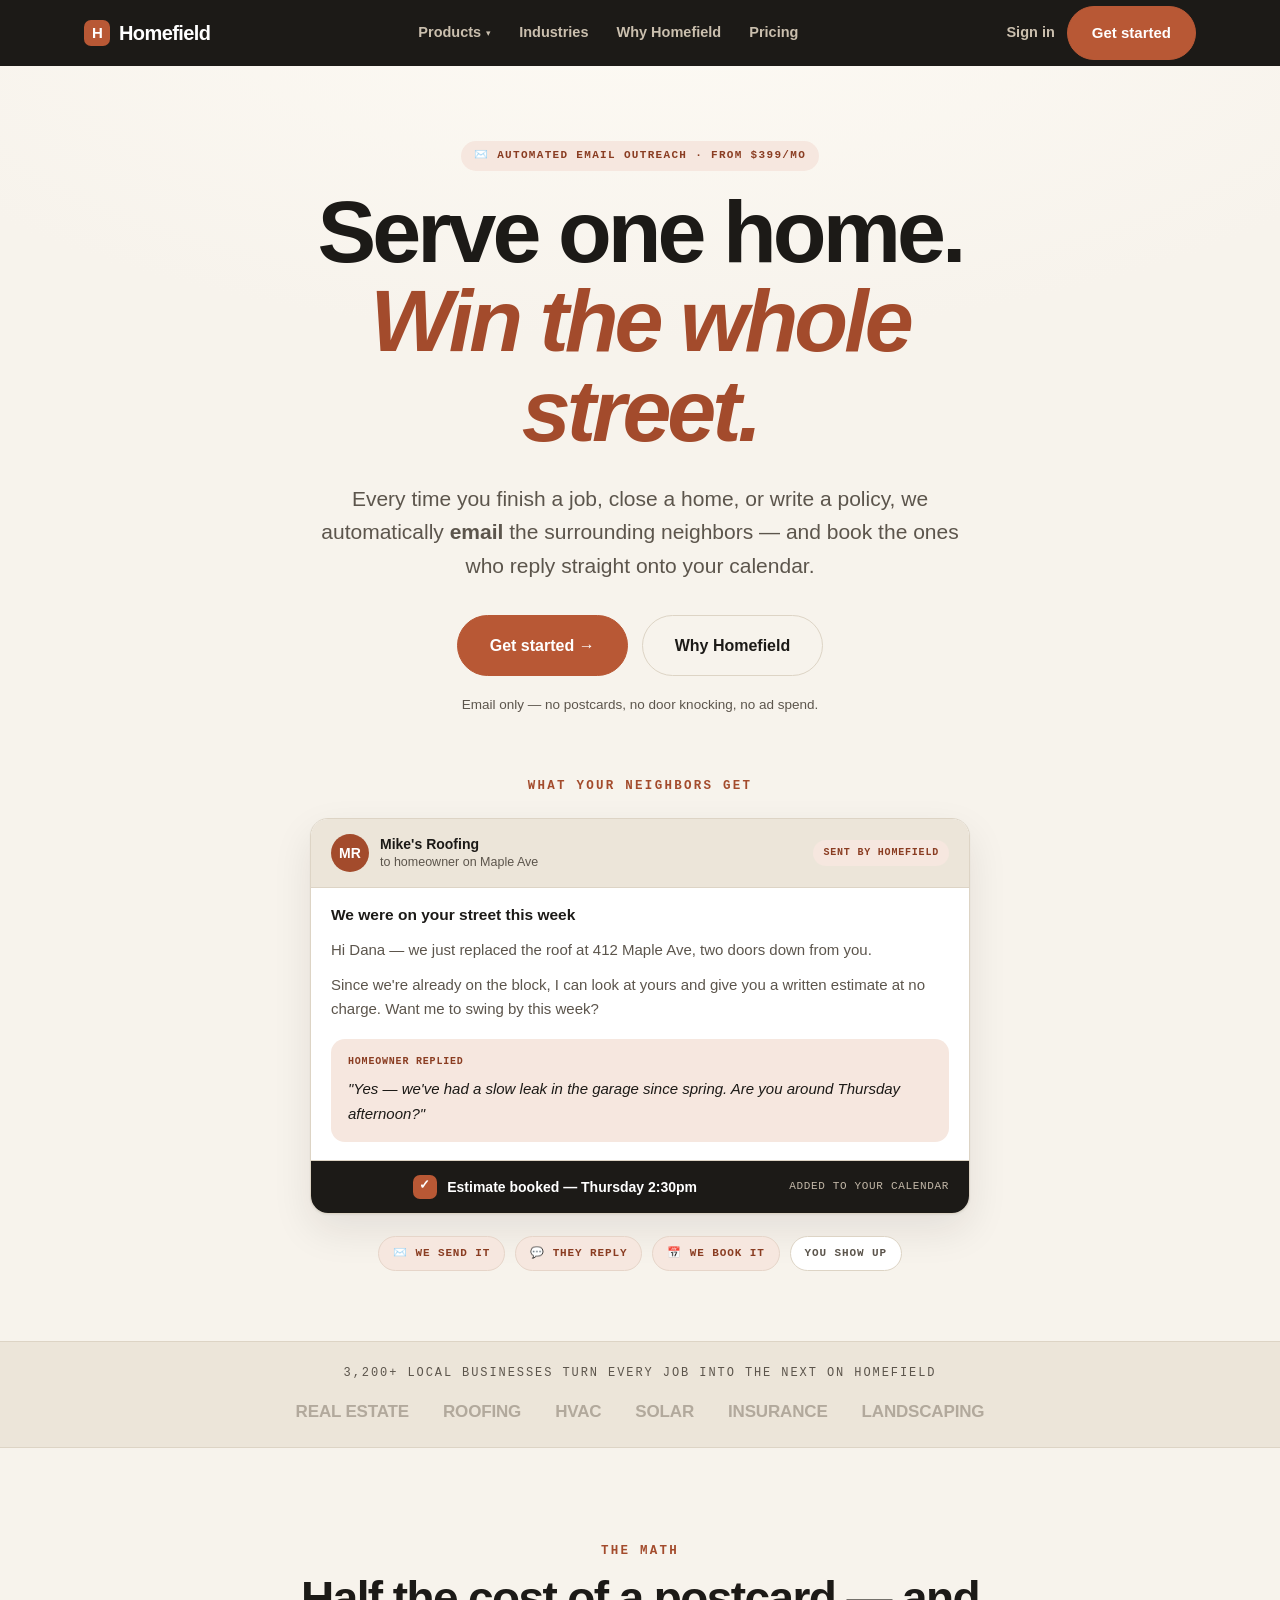
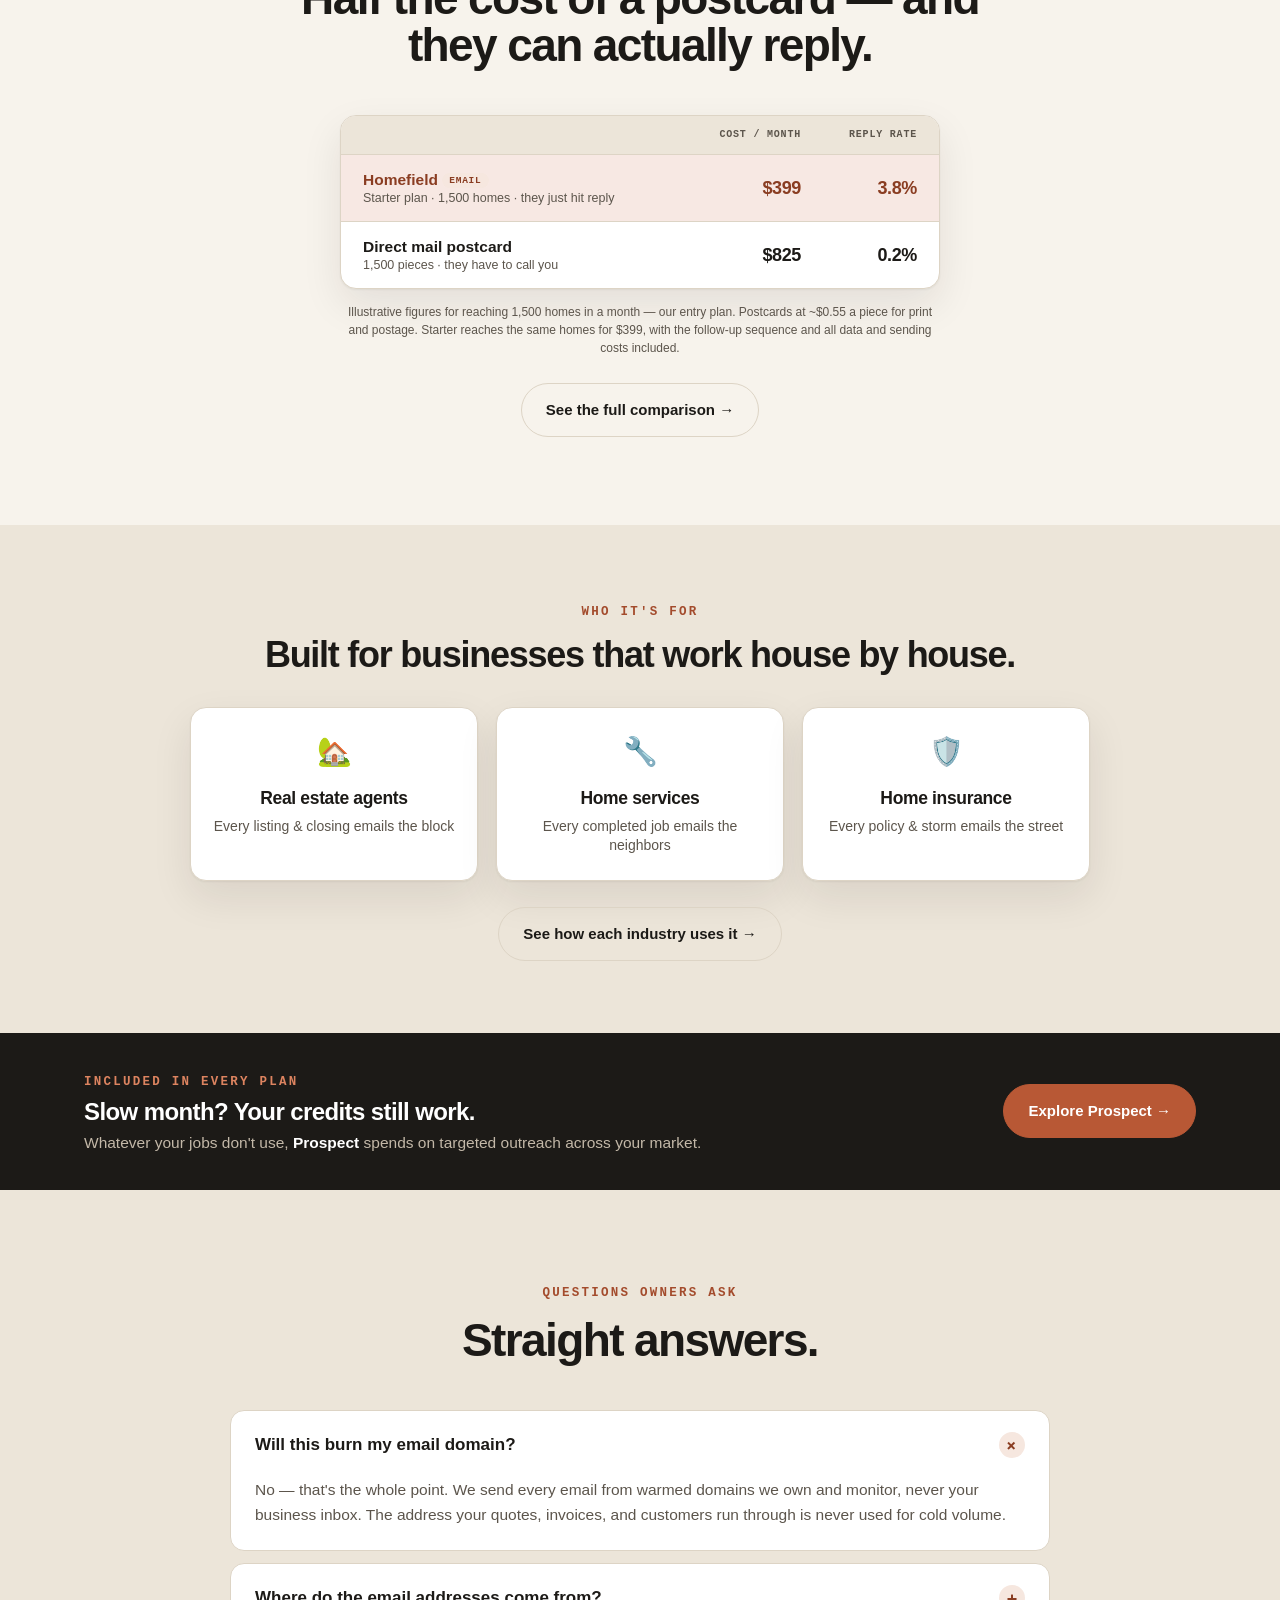
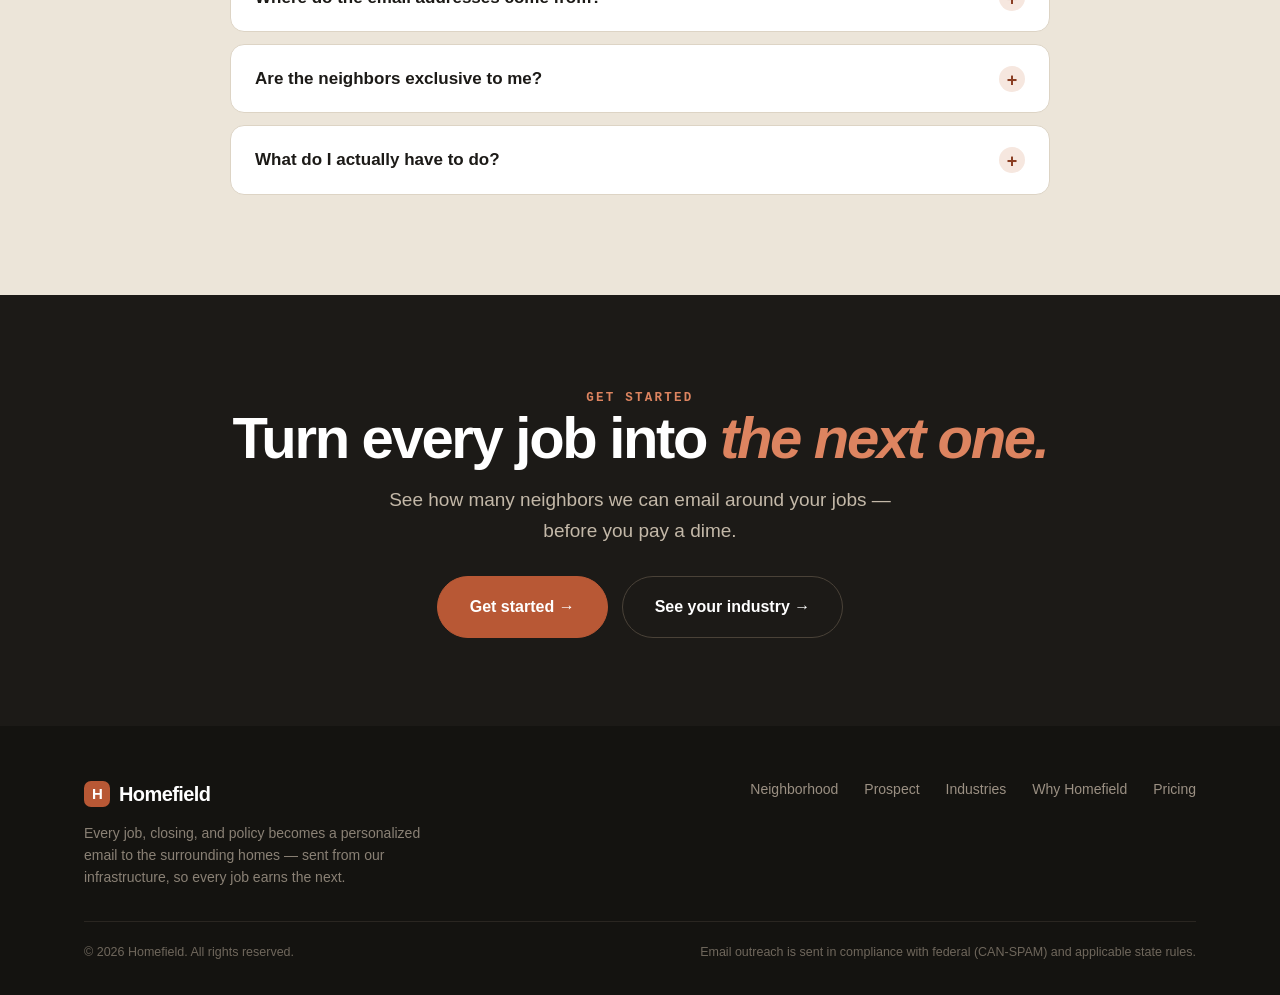
==== commit 8a65d7fa: "Show what the subscription covers; lead homepage with the entry plan Adds an 'every plan includes th" ====
--- a/index.html
+++ b/index.html
@@ -5,7 +5,7 @@
 <meta name="viewport" content="width=device-width, initial-scale=1.0">
 <title>Homefield — Serve one home. Win the whole street.</title>
 <meta name="description" content="Every time you finish a job, close a home, or write a policy, Homefield automatically emails the surrounding neighbors — sent from our email infrastructure so your domain stays clean, exclusive to you, and booked onto your calendar. From $399/mo — your jobs spend your credits first, and we prospect with whatever is left.">
-<link rel="stylesheet" href="styles.css?v=20260807-credits">
+<link rel="stylesheet" href="styles.css?v=20260807-stack">
 </head>
 <body>
 
@@ -111,17 +111,17 @@
         <span class="mcval">Reply rate</span>
       </div>
       <div class="mcrow us">
-        <span class="mcname">Homefield <span class="minitag">Email</span><small>Growth plan · 4,000 homes · they just hit reply</small></span>
-        <span class="mcval">$999</span>
+        <span class="mcname">Homefield <span class="minitag">Email</span><small>Starter plan · 1,500 homes · they just hit reply</small></span>
+        <span class="mcval">$399</span>
         <span class="mcval">3.8%</span>
       </div>
       <div class="mcrow">
-        <span class="mcname">Direct mail postcard<small>4,000 pieces · they have to call you</small></span>
-        <span class="mcval">$2,200</span>
+        <span class="mcname">Direct mail postcard<small>1,500 pieces · they have to call you</small></span>
+        <span class="mcval">$825</span>
         <span class="mcval">0.2%</span>
       </div>
     </div>
-    <p class="mcnote">Illustrative figures for reaching 4,000 homes in a month. Postcards at ~$0.55 a piece for print and postage. The Growth plan reaches the same homes for $999 — with the follow-up sequence included.</p>
+    <p class="mcnote">Illustrative figures for reaching 1,500 homes in a month — our entry plan. Postcards at ~$0.55 a piece for print and postage. Starter reaches the same homes for $399, with the follow-up sequence and all data and sending costs included.</p>
 
     <p style="text-align:center;margin-top:26px"><a href="why.html" class="btn btn-ghost">See the full comparison →</a></p>
   </div>
--- a/styles.css
+++ b/styles.css
@@ -381,6 +381,31 @@
 .overage b{color:var(--ink)}
 .overage .tag2{font-family:var(--mono);font-size:10.5px;letter-spacing:.08em;text-transform:uppercase;font-weight:700;background:var(--accent);color:#fff;padding:5px 11px;border-radius:999px}
 
+/* ===== WHAT THE SUBSCRIPTION COVERS ===== */
+.stack{margin-top:34px;background:var(--card);border:1px solid var(--line);border-radius:var(--radius);box-shadow:var(--shadow);overflow:hidden}
+.stackhead{padding:16px 24px;border-bottom:1px solid var(--line);background:var(--paper-2);display:flex;align-items:baseline;justify-content:space-between;gap:14px;flex-wrap:wrap}
+.stackhead b{font-family:var(--mono);font-size:11.5px;letter-spacing:.12em;text-transform:uppercase;color:var(--ink-soft);font-weight:600}
+.stackhead .onyourown{font-family:var(--mono);font-size:10.5px;letter-spacing:.08em;text-transform:uppercase;color:var(--ink-soft)}
+.stackgrid{display:grid;grid-template-columns:repeat(4,1fr)}
+.stackitem{padding:22px 24px;border-right:1px solid var(--line)}
+.stackitem:last-child{border-right:none}
+.stackitem .si{font-size:22px;display:block;margin-bottom:10px}
+.stackitem b{display:block;font-size:15.5px;letter-spacing:-.01em;margin-bottom:5px}
+.stackitem p{font-size:13.5px;color:var(--ink-soft);line-height:1.45;margin-bottom:12px}
+.stackitem .cost{display:inline-block;font-family:var(--mono);font-size:11px;letter-spacing:.04em;font-weight:700;color:var(--brand-deep);background:var(--brand-soft);padding:5px 10px;border-radius:999px}
+.stackfoot{padding:16px 24px;border-top:1px solid var(--line);background:var(--paper-2);font-size:14px;color:var(--ink-soft);text-align:center}
+.stackfoot b{color:var(--ink)}
+@media(max-width:900px){
+  .stackgrid{grid-template-columns:1fr 1fr}
+  .stackitem:nth-child(2){border-right:none}
+  .stackitem:nth-child(1),.stackitem:nth-child(2){border-bottom:1px solid var(--line)}
+}
+@media(max-width:560px){
+  .stackgrid{grid-template-columns:1fr}
+  .stackitem{border-right:none;border-bottom:1px solid var(--line)}
+  .stackitem:last-child{border-bottom:none}
+}
+
 /* pricing teaser box */
 .ptease{background:var(--paper-2);text-align:center}
 .ptease .box{max-width:720px;margin:0 auto;background:var(--card);border:1px solid var(--line);border-radius:22px;padding:38px;box-shadow:var(--shadow)}
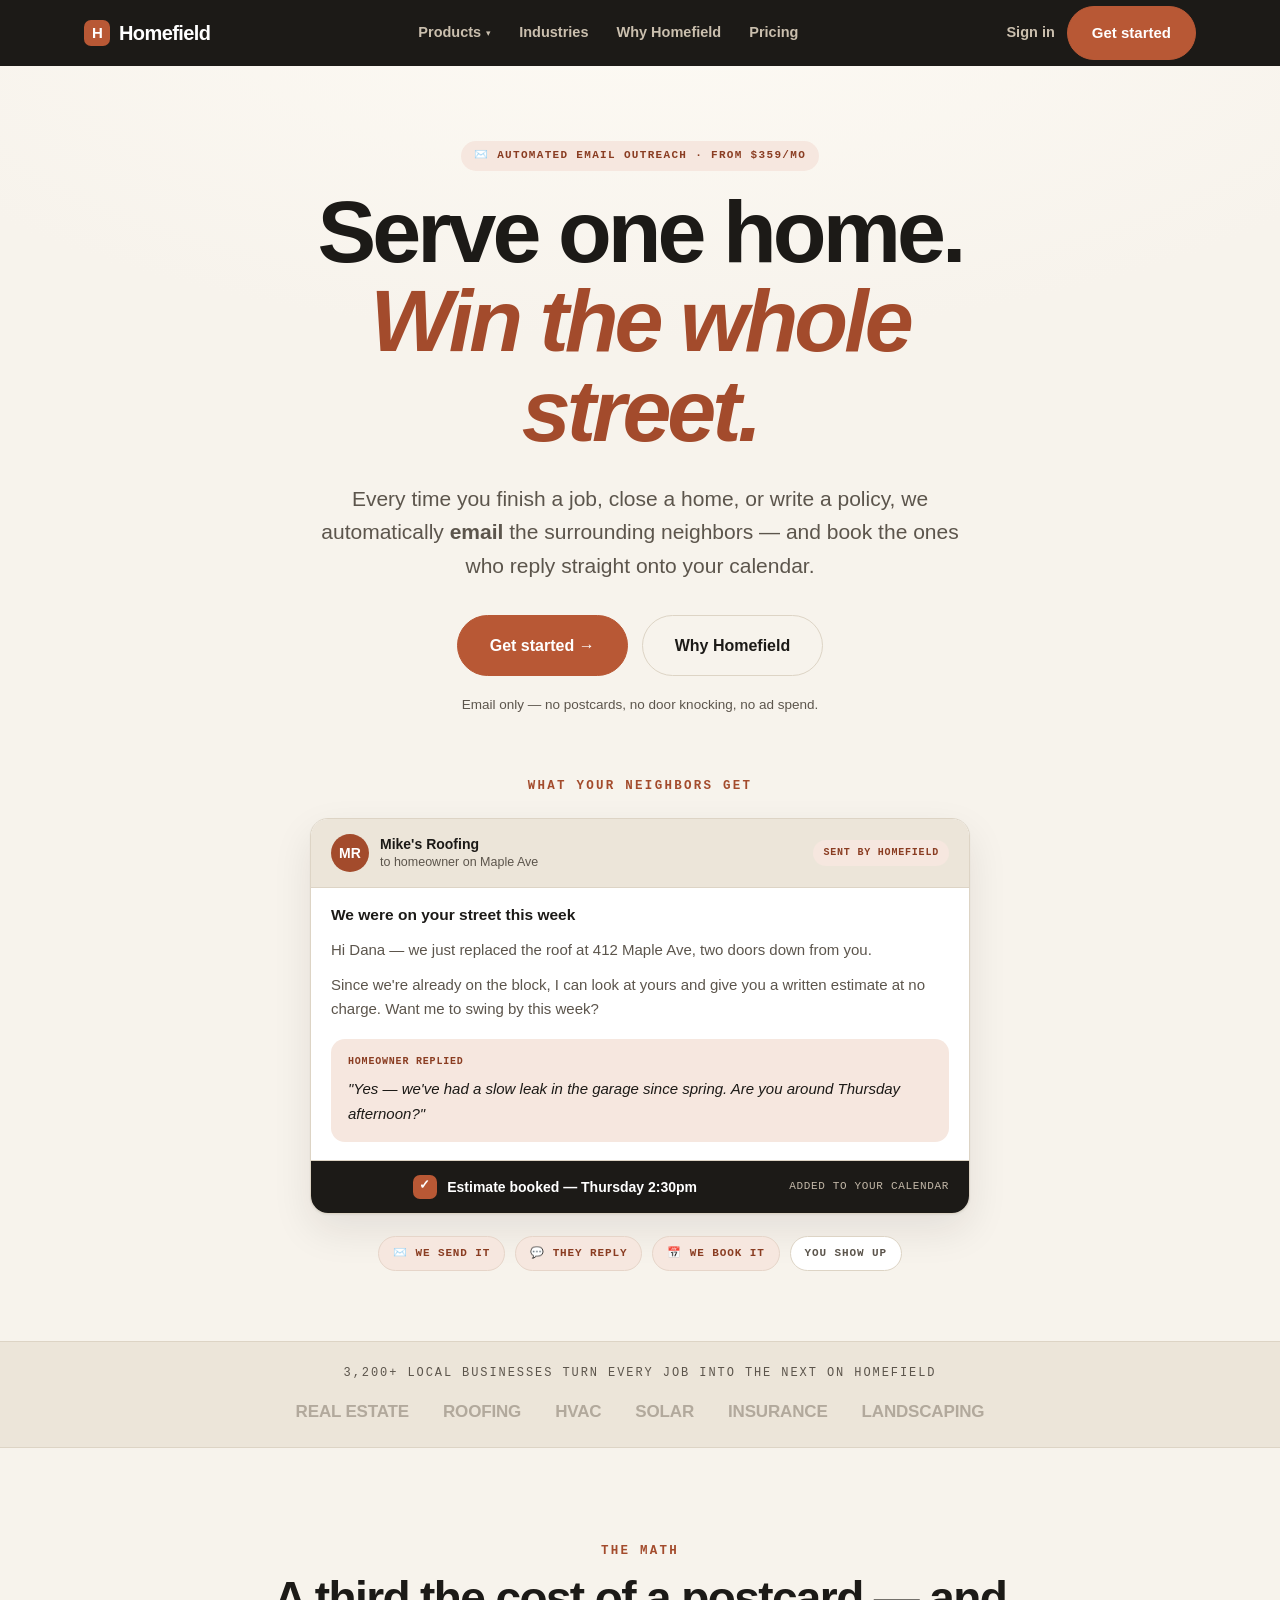
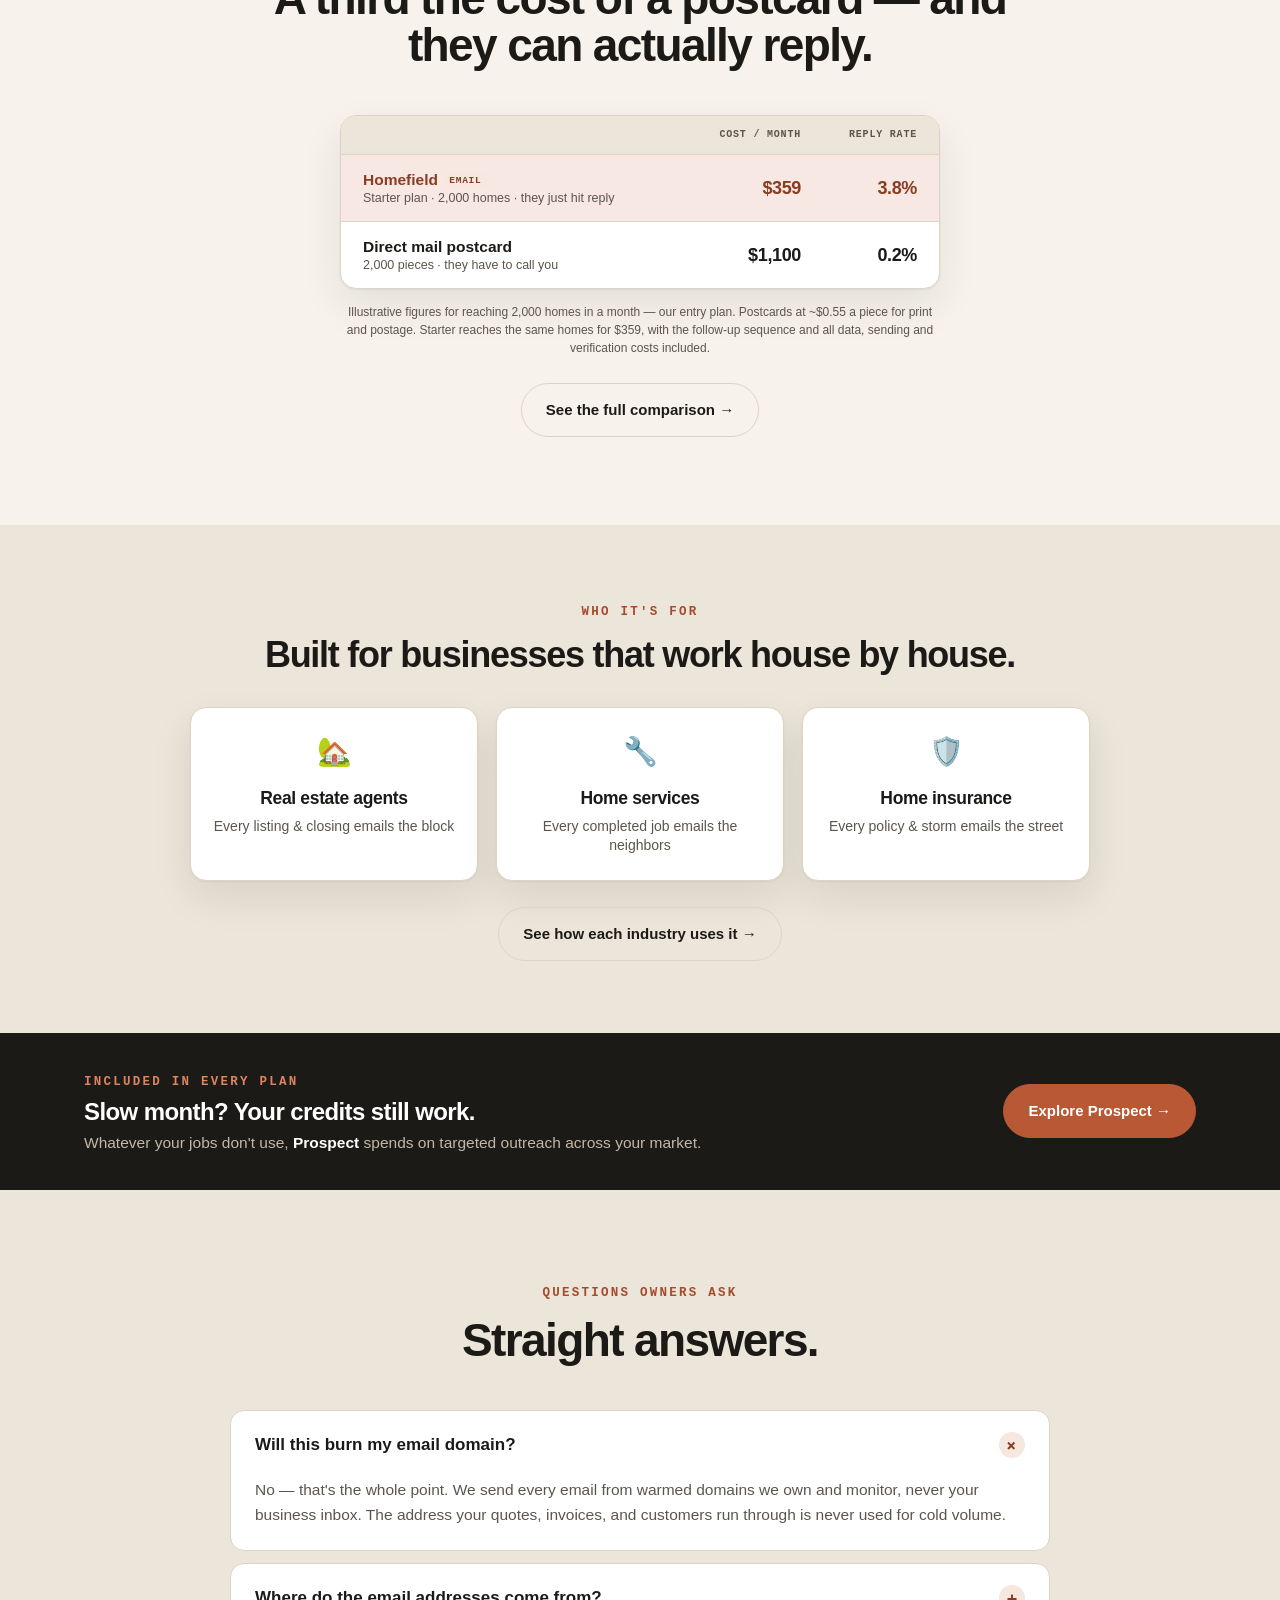
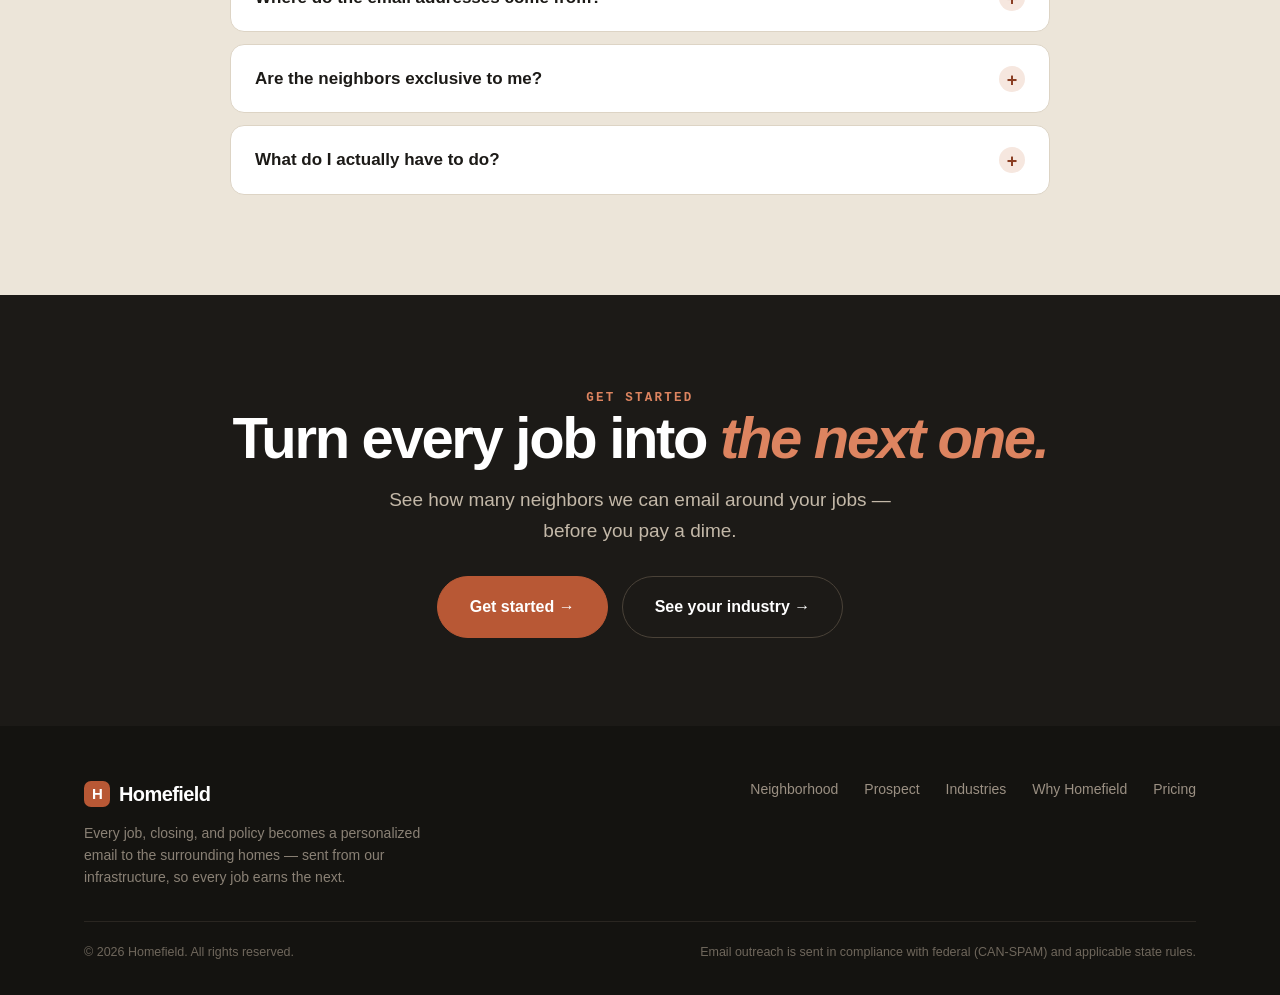
==== commit 48544ba9: "Reprice to one third of a postcard; entry plan now 2,000 homes Entry plan is 2,000 homes (4,000 emai" ====
--- a/index.html
+++ b/index.html
@@ -4,8 +4,8 @@
 <meta charset="UTF-8">
 <meta name="viewport" content="width=device-width, initial-scale=1.0">
 <title>Homefield — Serve one home. Win the whole street.</title>
-<meta name="description" content="Every time you finish a job, close a home, or write a policy, Homefield automatically emails the surrounding neighbors — sent from our email infrastructure so your domain stays clean, exclusive to you, and booked onto your calendar. From $399/mo — your jobs spend your credits first, and we prospect with whatever is left.">
-<link rel="stylesheet" href="styles.css?v=20260807-stack">
+<meta name="description" content="Every time you finish a job, close a home, or write a policy, Homefield automatically emails the surrounding neighbors — sent from our email infrastructure so your domain stays clean, exclusive to you, and booked onto your calendar. From $359/mo — your jobs spend your credits first, and we prospect with whatever is left.">
+<link rel="stylesheet" href="styles.css?v=20260807-third">
 </head>
 <body>
 
@@ -17,7 +17,7 @@
       <div class="dropdown">
         <button class="ddtrigger" aria-haspopup="true">Products <span class="car">▾</span></button>
         <div class="ddmenu">
-          <a href="index.html" class="active">Neighborhood<small>Every job you do → the neighbors · from $399/mo</small></a>
+          <a href="index.html" class="active">Neighborhood<small>Every job you do → the neighbors · from $359/mo</small></a>
           <a href="prospect.html">Prospect<small>Included · leftover credits go prospecting</small></a>
         </div>
       </div>
@@ -35,7 +35,7 @@
 <!-- HERO -->
 <section class="hero">
   <div class="wrap">
-    <span class="ptag">✉️ Automated email outreach · from $399/mo</span>
+    <span class="ptag">✉️ Automated email outreach · from $359/mo</span>
     <h1>Serve one home. <em>Win the whole street.</em></h1>
     <p class="sub">Every time you finish a job, close a home, or write a policy, we automatically <b>email</b> the surrounding neighbors — and book the ones who reply straight onto your calendar.</p>
     <div class="hero-actions">
@@ -101,7 +101,7 @@
   <div class="wrap">
     <div class="sec-head center">
       <span class="eyebrow">The math</span>
-      <h2>Half the cost of a postcard — and they can actually reply.</h2>
+      <h2>A third the cost of a postcard — and they can actually reply.</h2>
     </div>
 
     <div class="minicompare">
@@ -111,17 +111,17 @@
         <span class="mcval">Reply rate</span>
       </div>
       <div class="mcrow us">
-        <span class="mcname">Homefield <span class="minitag">Email</span><small>Starter plan · 1,500 homes · they just hit reply</small></span>
-        <span class="mcval">$399</span>
+        <span class="mcname">Homefield <span class="minitag">Email</span><small>Starter plan · 2,000 homes · they just hit reply</small></span>
+        <span class="mcval">$359</span>
         <span class="mcval">3.8%</span>
       </div>
       <div class="mcrow">
-        <span class="mcname">Direct mail postcard<small>1,500 pieces · they have to call you</small></span>
-        <span class="mcval">$825</span>
+        <span class="mcname">Direct mail postcard<small>2,000 pieces · they have to call you</small></span>
+        <span class="mcval">$1,100</span>
         <span class="mcval">0.2%</span>
       </div>
     </div>
-    <p class="mcnote">Illustrative figures for reaching 1,500 homes in a month — our entry plan. Postcards at ~$0.55 a piece for print and postage. Starter reaches the same homes for $399, with the follow-up sequence and all data and sending costs included.</p>
+    <p class="mcnote">Illustrative figures for reaching 2,000 homes in a month — our entry plan. Postcards at ~$0.55 a piece for print and postage. Starter reaches the same homes for $359, with the follow-up sequence and all data, sending and verification costs included.</p>
 
     <p style="text-align:center;margin-top:26px"><a href="why.html" class="btn btn-ghost">See the full comparison →</a></p>
   </div>
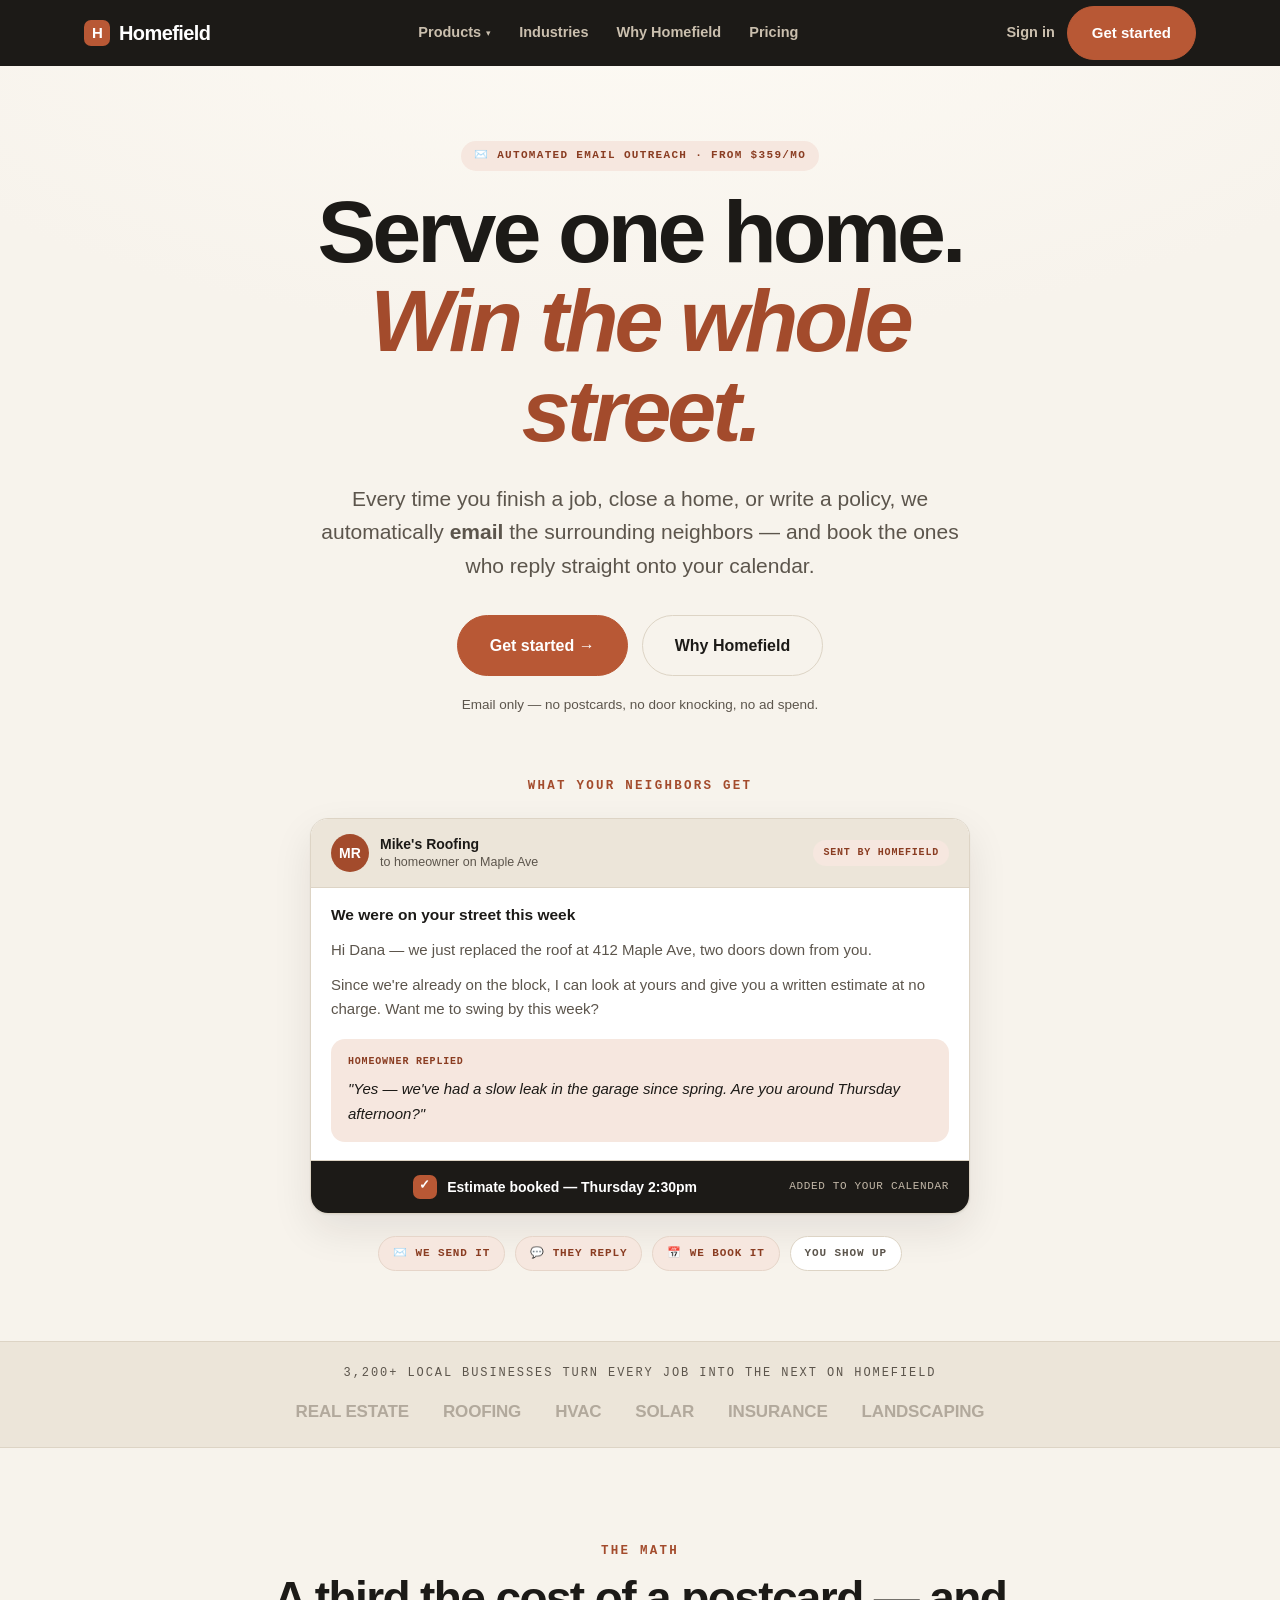
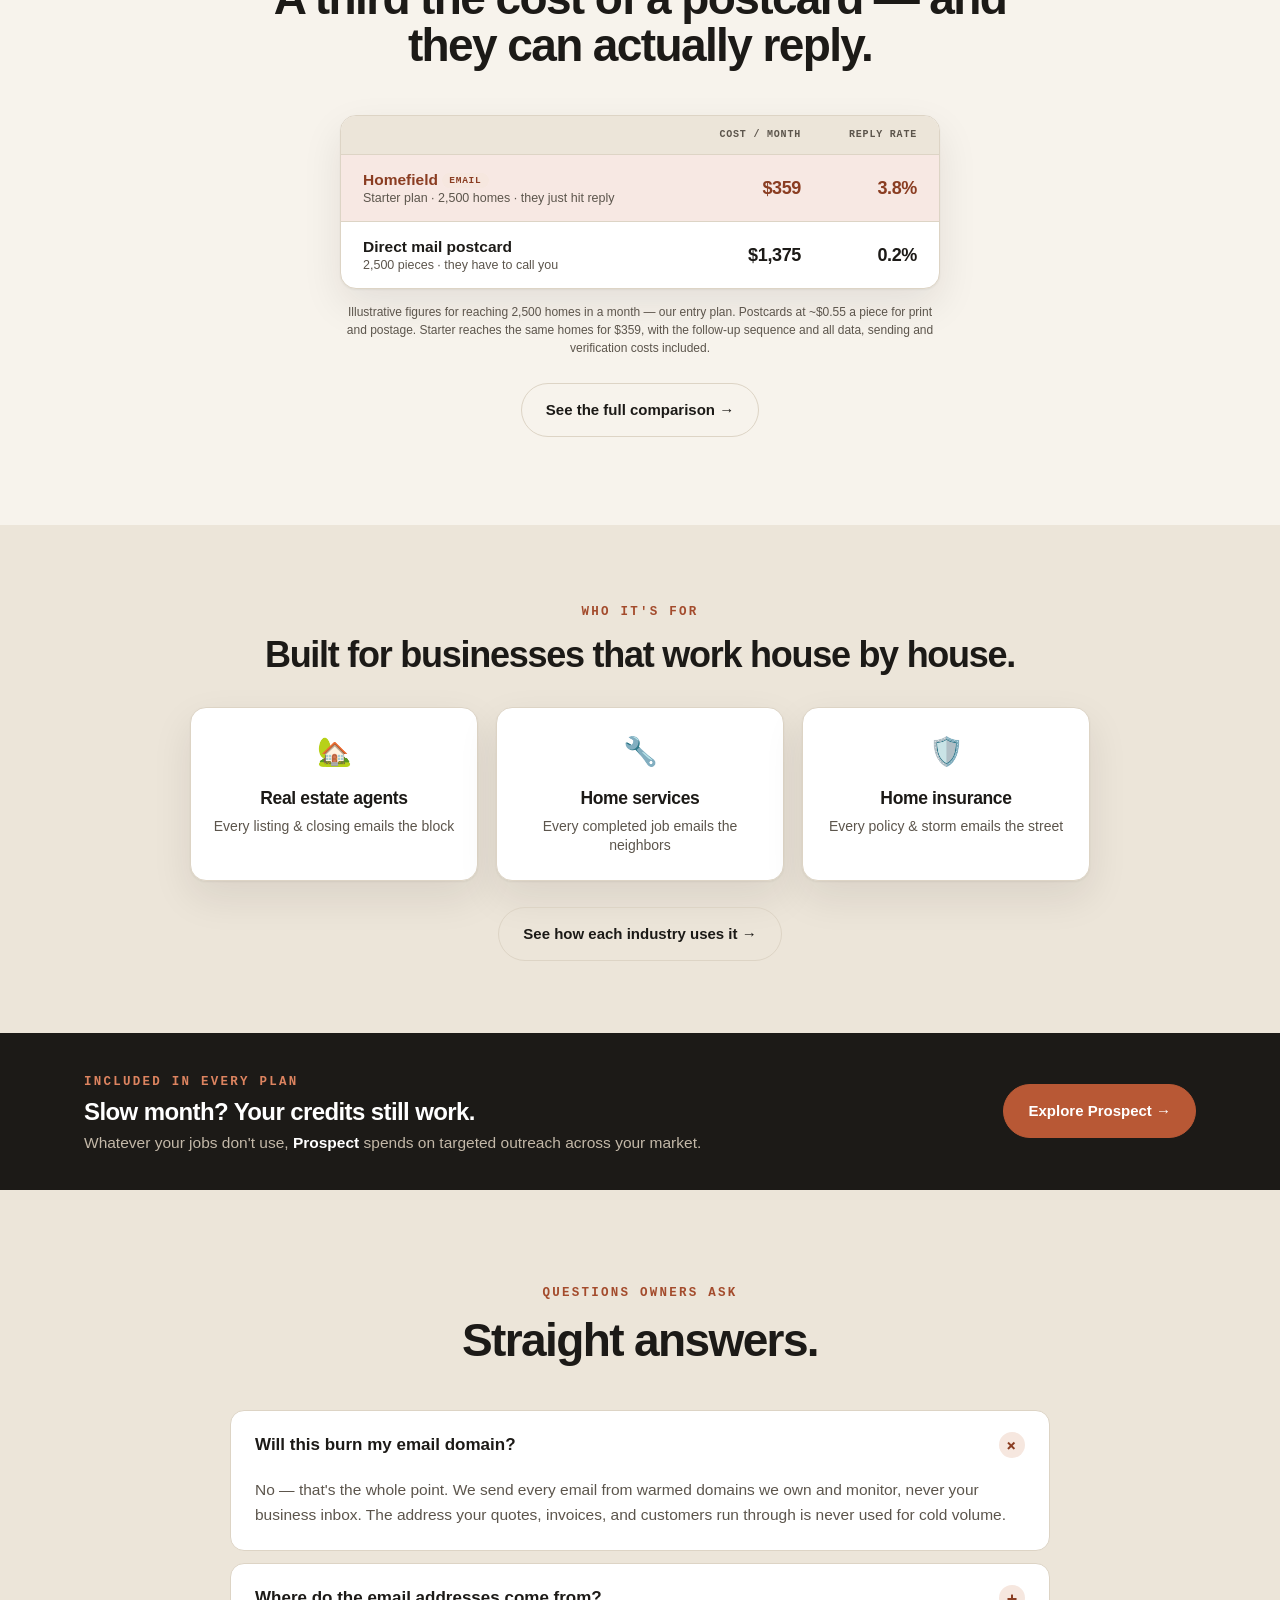
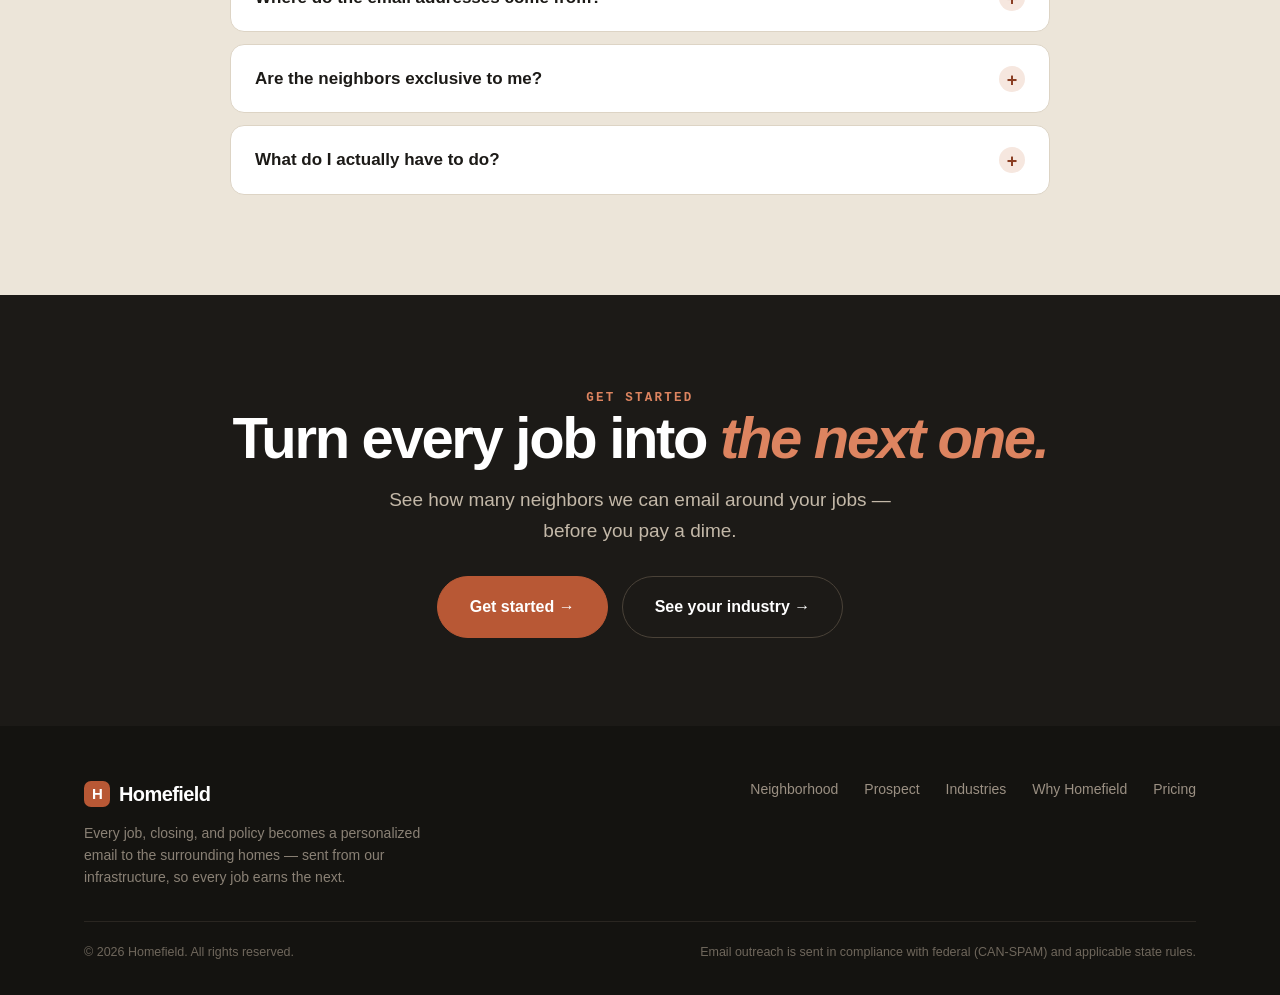
==== commit b0826e6e: "Starter now covers 2,500 homes; raise middle tiers to keep ladder valid Starter goes 2,000 -> 2,500 " ====
--- a/index.html
+++ b/index.html
@@ -5,7 +5,7 @@
 <meta name="viewport" content="width=device-width, initial-scale=1.0">
 <title>Homefield — Serve one home. Win the whole street.</title>
 <meta name="description" content="Every time you finish a job, close a home, or write a policy, Homefield automatically emails the surrounding neighbors — sent from our email infrastructure so your domain stays clean, exclusive to you, and booked onto your calendar. From $359/mo — your jobs spend your credits first, and we prospect with whatever is left.">
-<link rel="stylesheet" href="styles.css?v=20260807-third">
+<link rel="stylesheet" href="styles.css?v=20260807-2500">
 </head>
 <body>
 
@@ -111,17 +111,17 @@
         <span class="mcval">Reply rate</span>
       </div>
       <div class="mcrow us">
-        <span class="mcname">Homefield <span class="minitag">Email</span><small>Starter plan · 2,000 homes · they just hit reply</small></span>
+        <span class="mcname">Homefield <span class="minitag">Email</span><small>Starter plan · 2,500 homes · they just hit reply</small></span>
         <span class="mcval">$359</span>
         <span class="mcval">3.8%</span>
       </div>
       <div class="mcrow">
-        <span class="mcname">Direct mail postcard<small>2,000 pieces · they have to call you</small></span>
-        <span class="mcval">$1,100</span>
+        <span class="mcname">Direct mail postcard<small>2,500 pieces · they have to call you</small></span>
+        <span class="mcval">$1,375</span>
         <span class="mcval">0.2%</span>
       </div>
     </div>
-    <p class="mcnote">Illustrative figures for reaching 2,000 homes in a month — our entry plan. Postcards at ~$0.55 a piece for print and postage. Starter reaches the same homes for $359, with the follow-up sequence and all data, sending and verification costs included.</p>
+    <p class="mcnote">Illustrative figures for reaching 2,500 homes in a month — our entry plan. Postcards at ~$0.55 a piece for print and postage. Starter reaches the same homes for $359, with the follow-up sequence and all data, sending and verification costs included.</p>
 
     <p style="text-align:center;margin-top:26px"><a href="why.html" class="btn btn-ghost">See the full comparison →</a></p>
   </div>
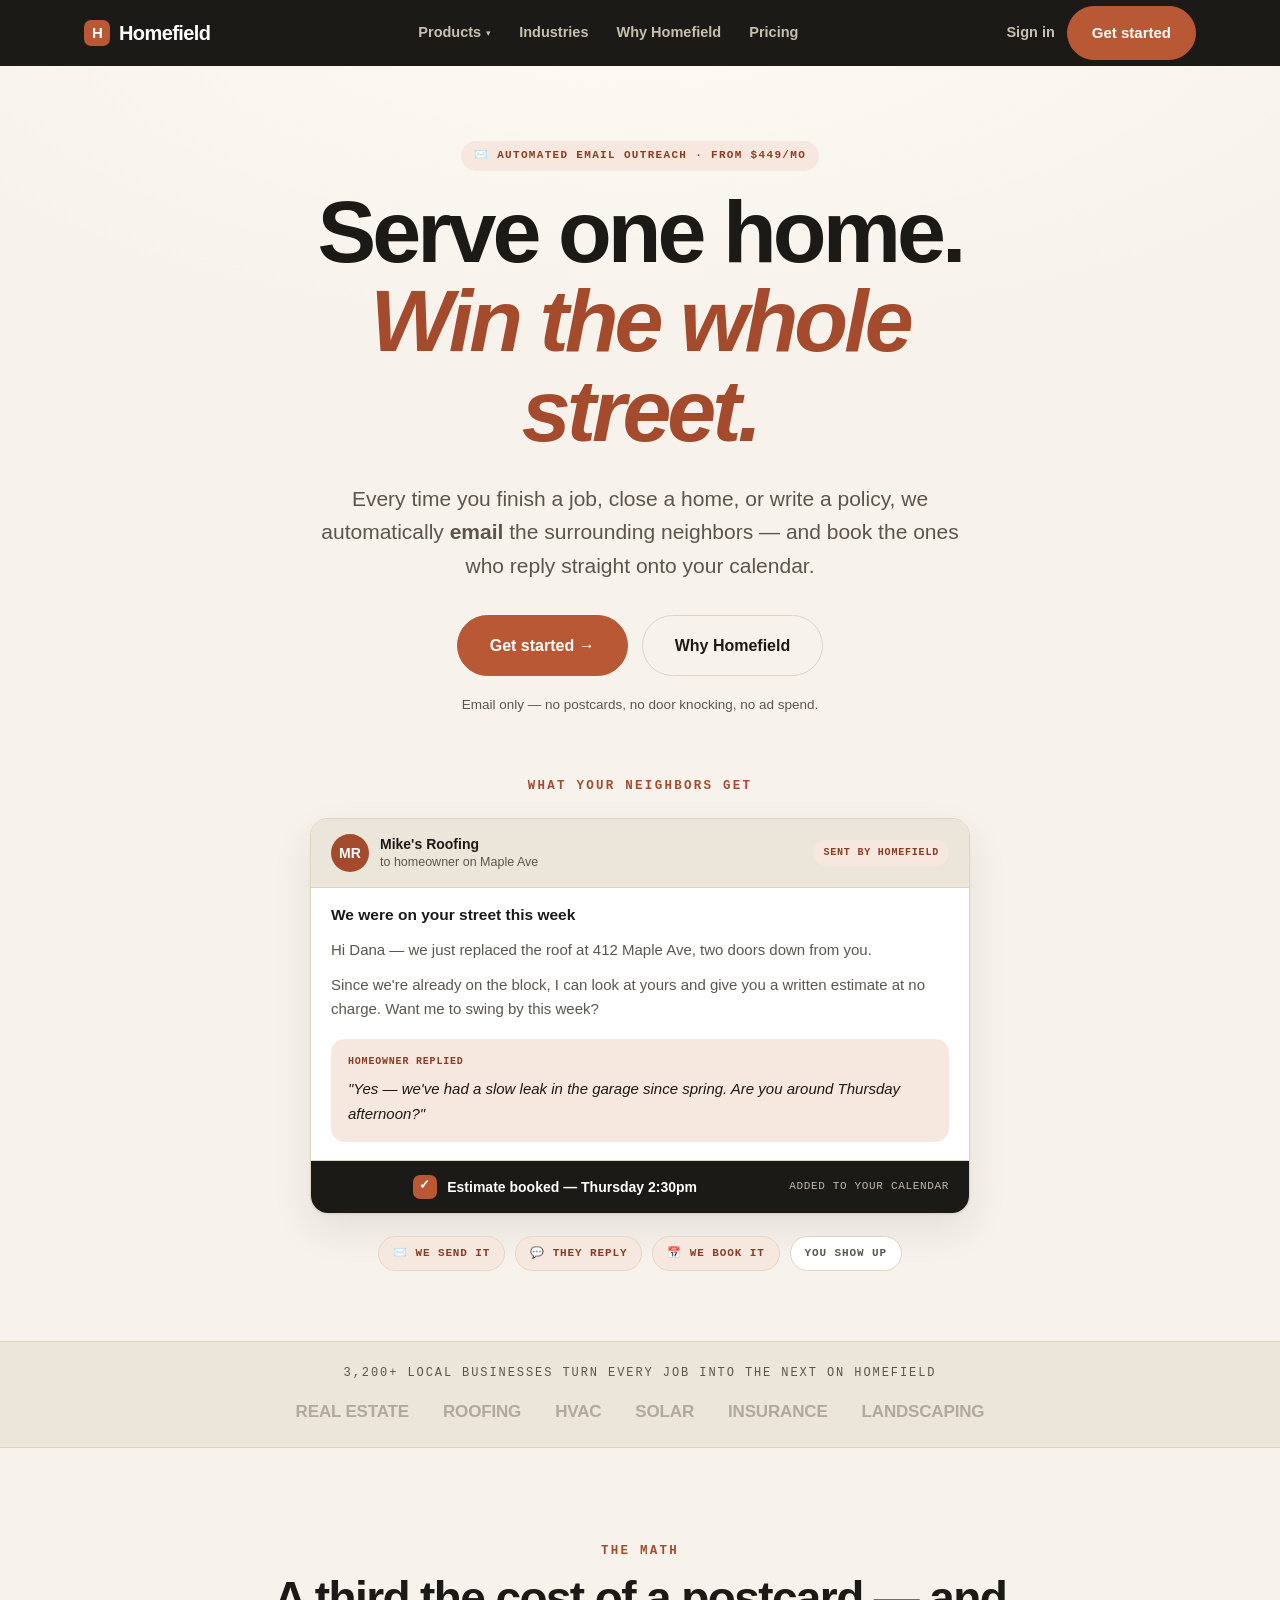
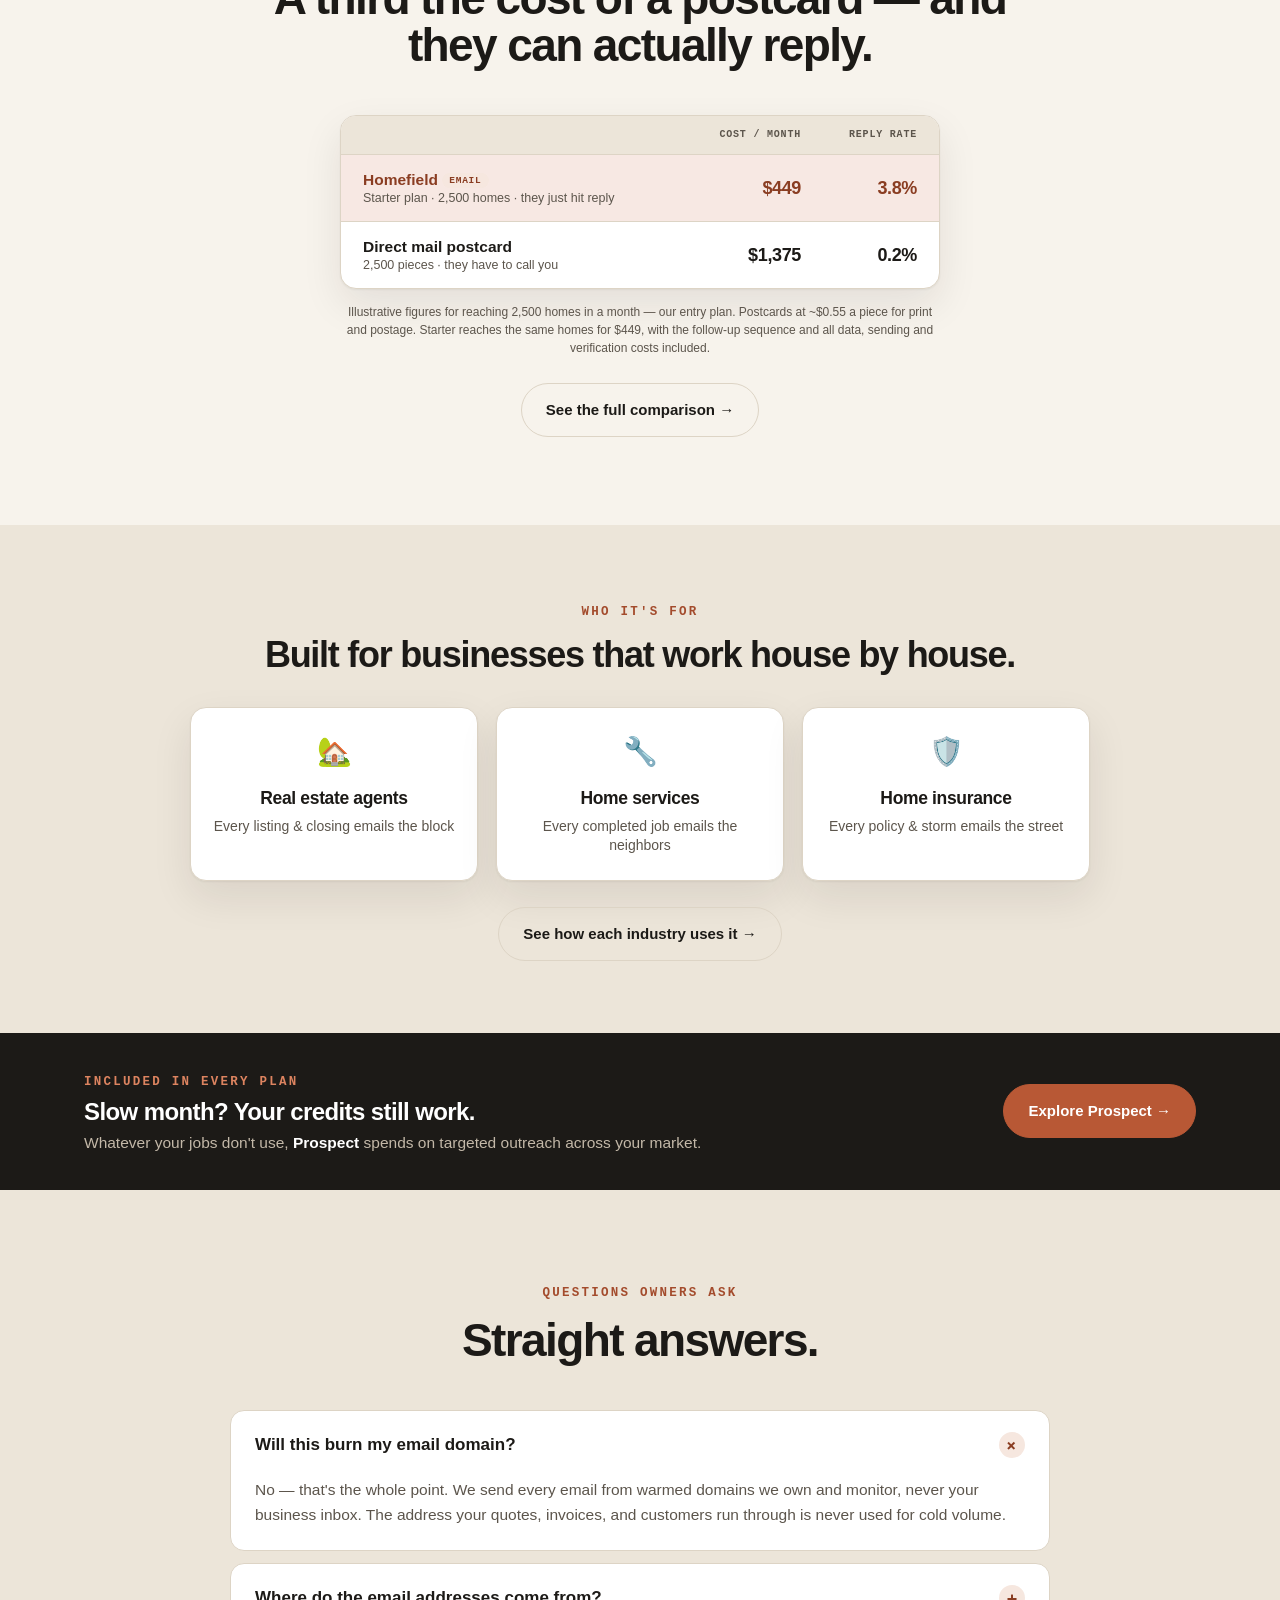
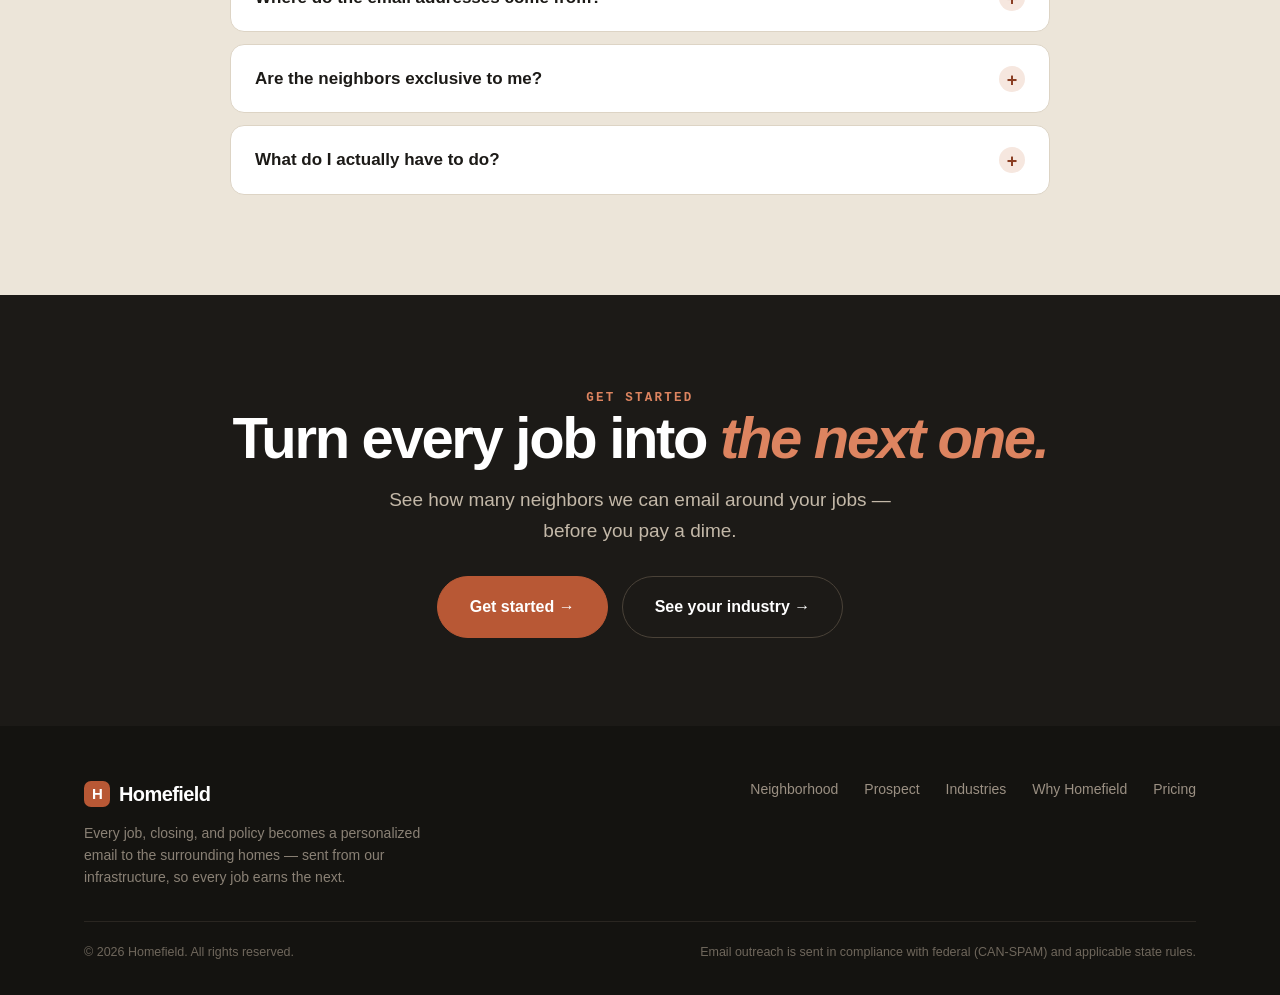
==== commit 8cd39981: "Price Starter up with the volume: $449 for 2,500 homes Holding $359 while raising coverage cut the p" ====
--- a/index.html
+++ b/index.html
@@ -4,8 +4,8 @@
 <meta charset="UTF-8">
 <meta name="viewport" content="width=device-width, initial-scale=1.0">
 <title>Homefield — Serve one home. Win the whole street.</title>
-<meta name="description" content="Every time you finish a job, close a home, or write a policy, Homefield automatically emails the surrounding neighbors — sent from our email infrastructure so your domain stays clean, exclusive to you, and booked onto your calendar. From $359/mo — your jobs spend your credits first, and we prospect with whatever is left.">
-<link rel="stylesheet" href="styles.css?v=20260807-2500">
+<meta name="description" content="Every time you finish a job, close a home, or write a policy, Homefield automatically emails the surrounding neighbors — sent from our email infrastructure so your domain stays clean, exclusive to you, and booked onto your calendar. From $449/mo — your jobs spend your credits first, and we prospect with whatever is left.">
+<link rel="stylesheet" href="styles.css?v=20260807-449">
 </head>
 <body>
 
@@ -17,7 +17,7 @@
       <div class="dropdown">
         <button class="ddtrigger" aria-haspopup="true">Products <span class="car">▾</span></button>
         <div class="ddmenu">
-          <a href="index.html" class="active">Neighborhood<small>Every job you do → the neighbors · from $359/mo</small></a>
+          <a href="index.html" class="active">Neighborhood<small>Every job you do → the neighbors · from $449/mo</small></a>
           <a href="prospect.html">Prospect<small>Included · leftover credits go prospecting</small></a>
         </div>
       </div>
@@ -35,7 +35,7 @@
 <!-- HERO -->
 <section class="hero">
   <div class="wrap">
-    <span class="ptag">✉️ Automated email outreach · from $359/mo</span>
+    <span class="ptag">✉️ Automated email outreach · from $449/mo</span>
     <h1>Serve one home. <em>Win the whole street.</em></h1>
     <p class="sub">Every time you finish a job, close a home, or write a policy, we automatically <b>email</b> the surrounding neighbors — and book the ones who reply straight onto your calendar.</p>
     <div class="hero-actions">
@@ -112,7 +112,7 @@
       </div>
       <div class="mcrow us">
         <span class="mcname">Homefield <span class="minitag">Email</span><small>Starter plan · 2,500 homes · they just hit reply</small></span>
-        <span class="mcval">$359</span>
+        <span class="mcval">$449</span>
         <span class="mcval">3.8%</span>
       </div>
       <div class="mcrow">
@@ -121,7 +121,7 @@
         <span class="mcval">0.2%</span>
       </div>
     </div>
-    <p class="mcnote">Illustrative figures for reaching 2,500 homes in a month — our entry plan. Postcards at ~$0.55 a piece for print and postage. Starter reaches the same homes for $359, with the follow-up sequence and all data, sending and verification costs included.</p>
+    <p class="mcnote">Illustrative figures for reaching 2,500 homes in a month — our entry plan. Postcards at ~$0.55 a piece for print and postage. Starter reaches the same homes for $449, with the follow-up sequence and all data, sending and verification costs included.</p>
 
     <p style="text-align:center;margin-top:26px"><a href="why.html" class="btn btn-ghost">See the full comparison →</a></p>
   </div>
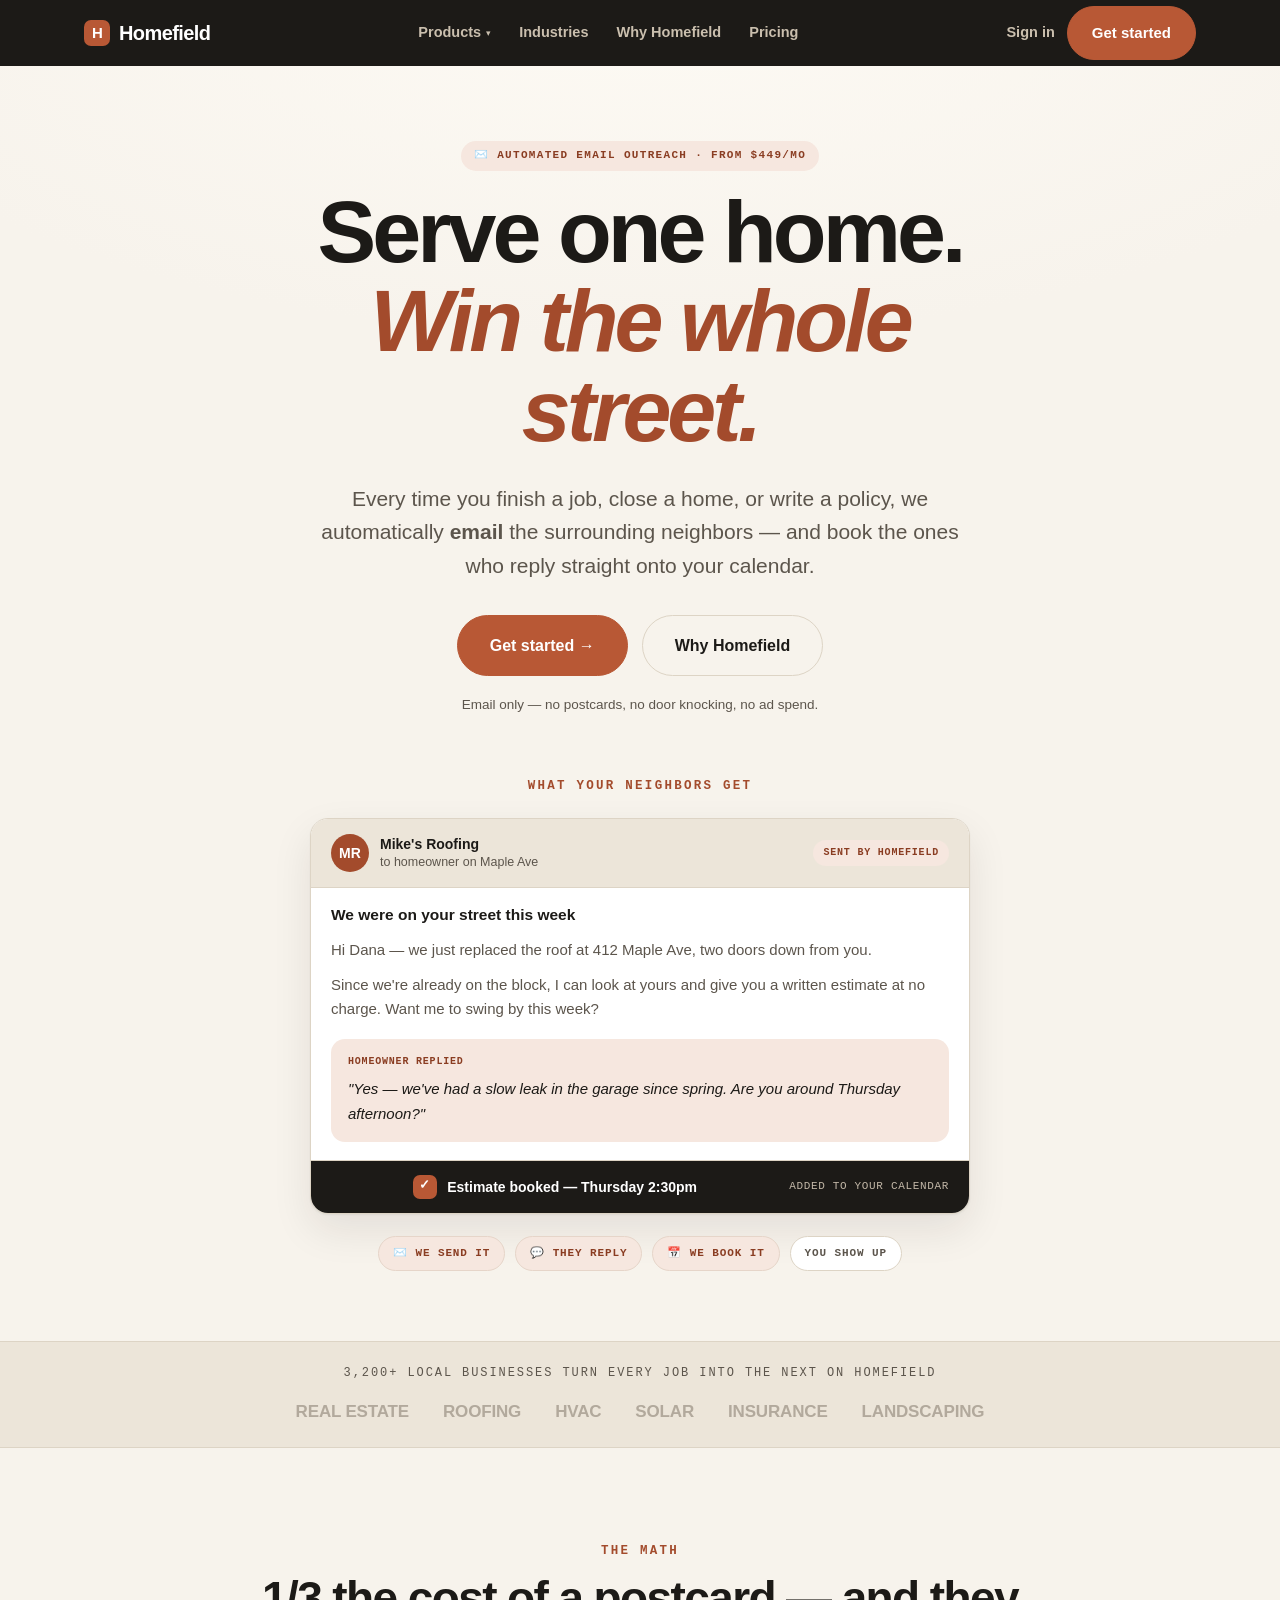
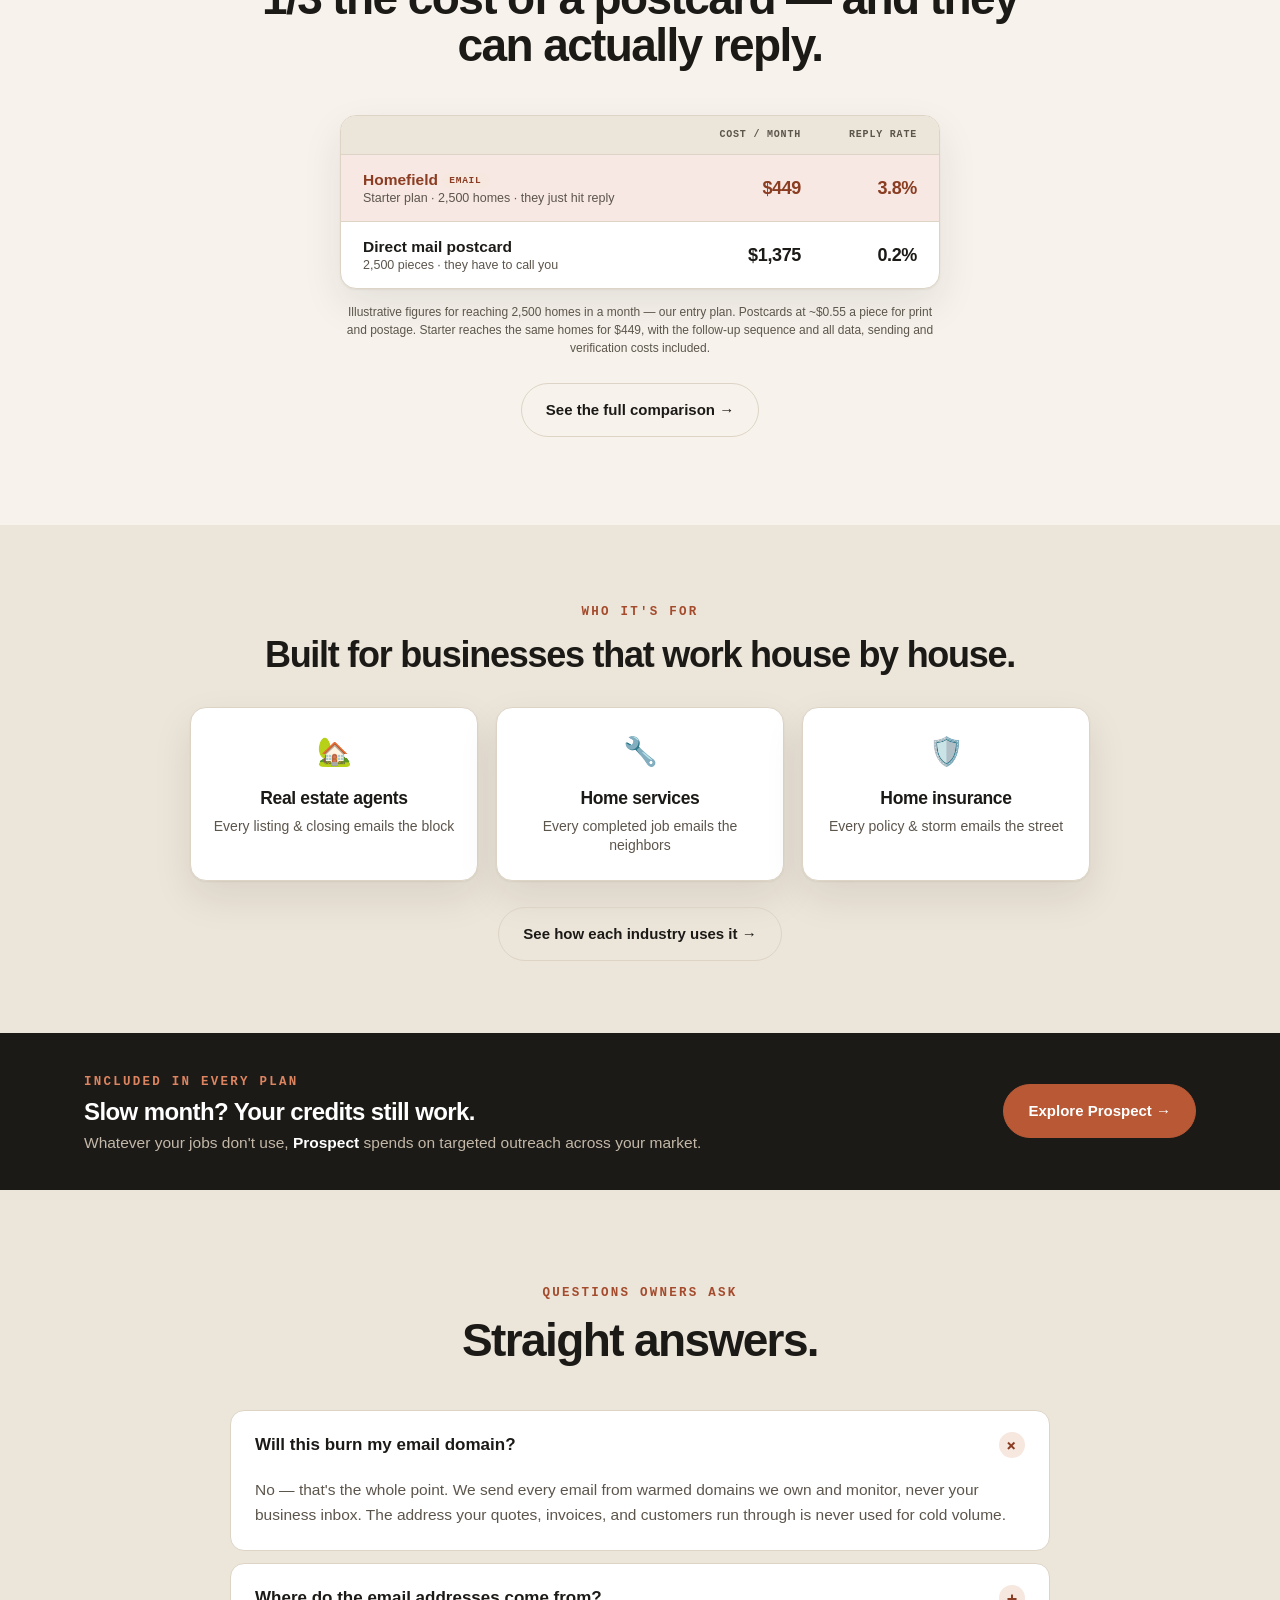
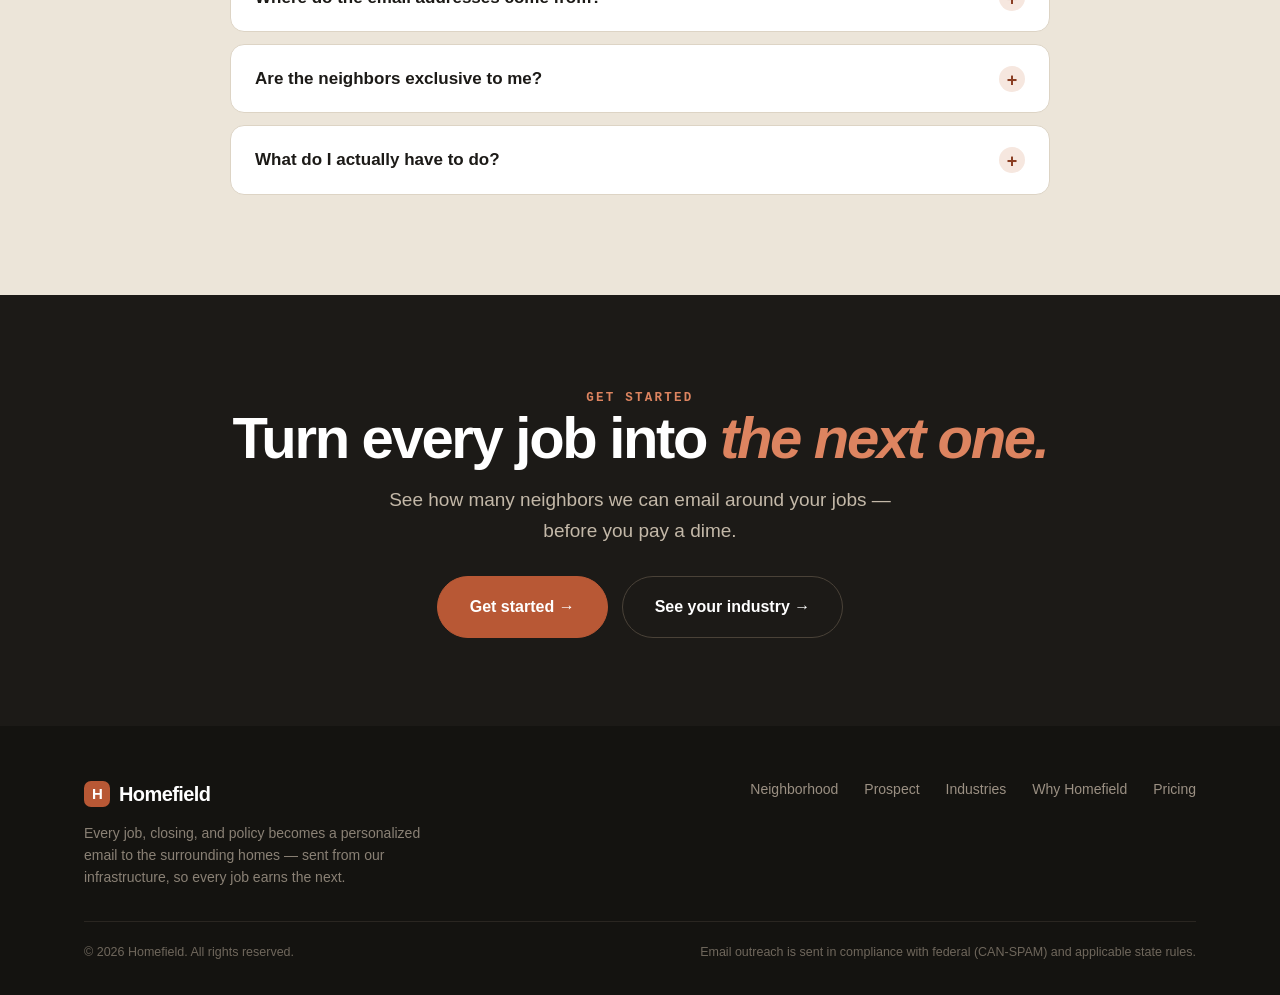
==== commit c50c84ed: "Homepage headline: 'A third' -> '1/3' Co-Authored-By: Claude Opus 4.8 <noreply@anthropic.com>" ====
--- a/index.html
+++ b/index.html
@@ -101,7 +101,7 @@
   <div class="wrap">
     <div class="sec-head center">
       <span class="eyebrow">The math</span>
-      <h2>A third the cost of a postcard — and they can actually reply.</h2>
+      <h2>1/3 the cost of a postcard — and they can actually reply.</h2>
     </div>
 
     <div class="minicompare">
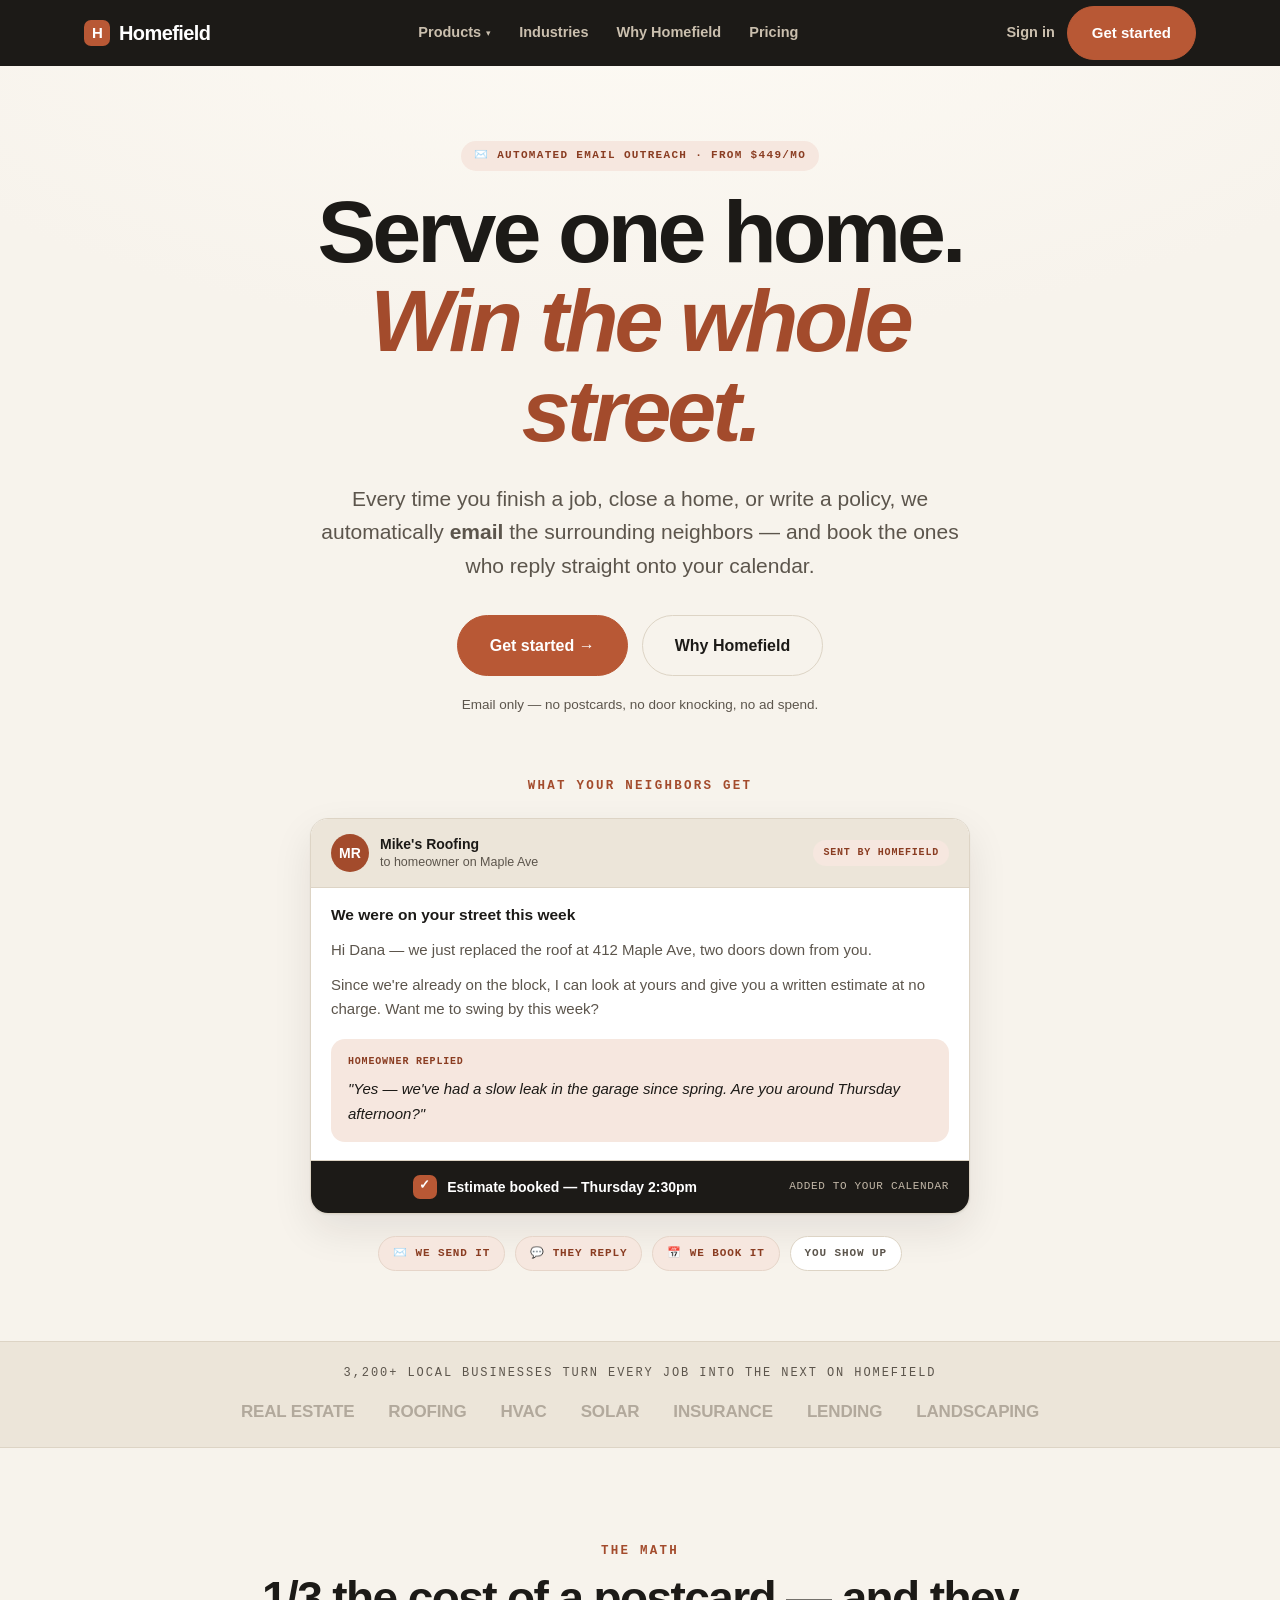
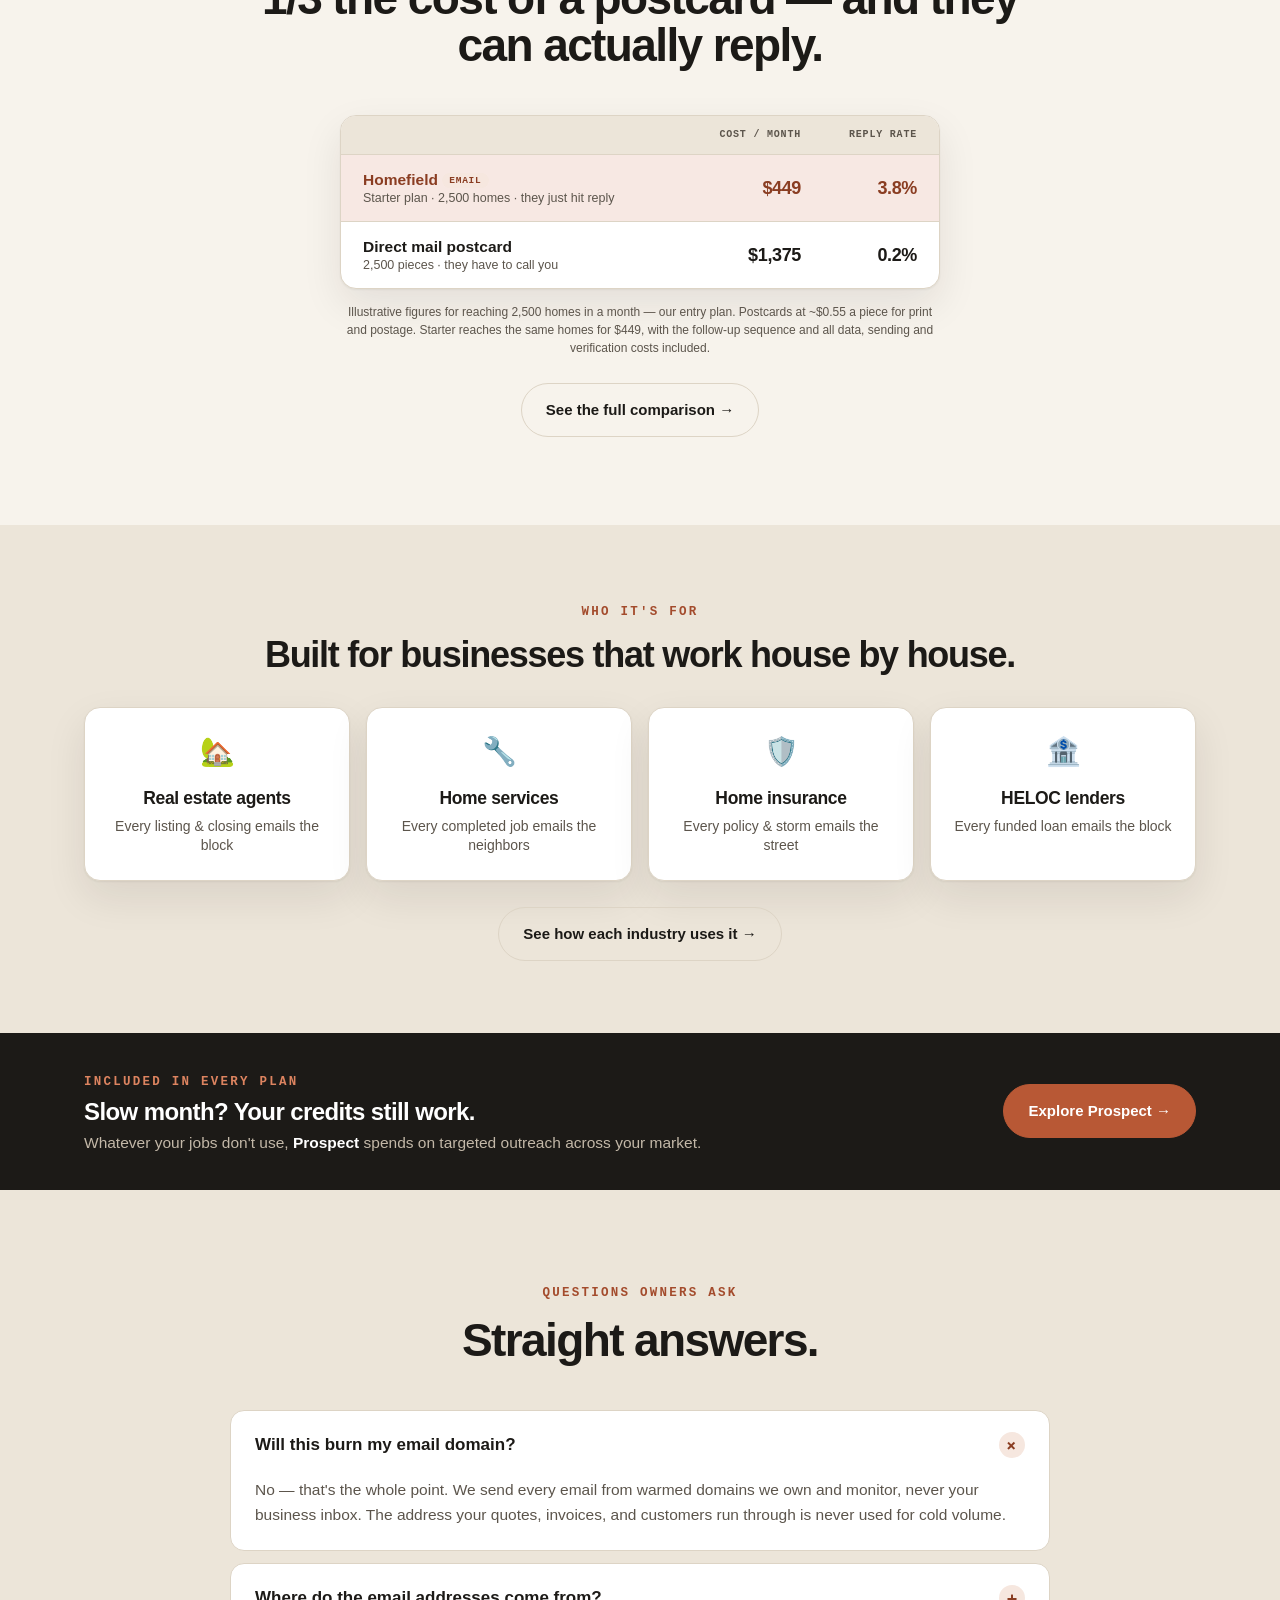
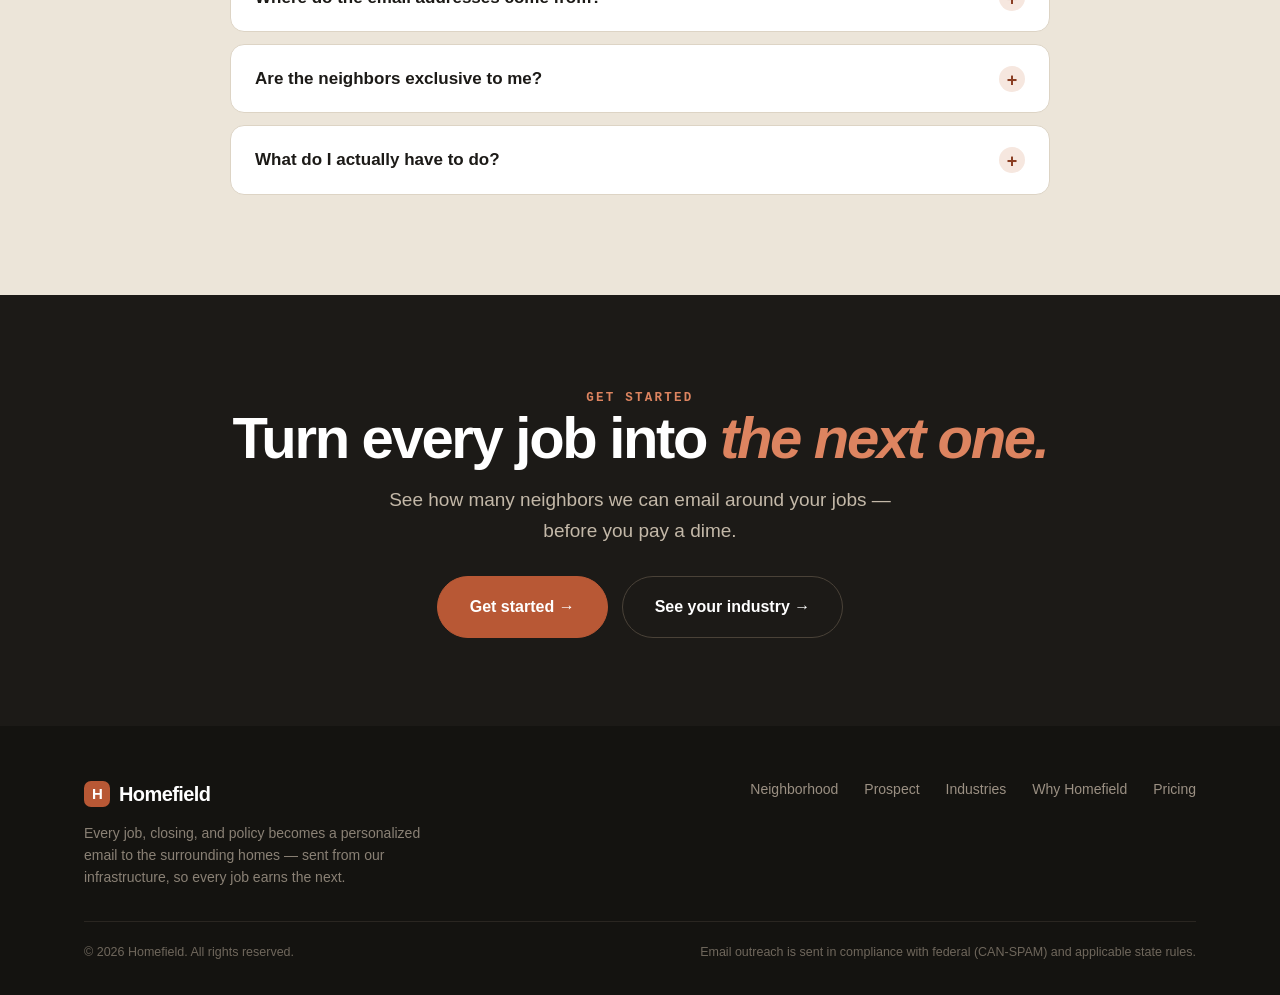
==== commit 38050682: "Add HELOC lenders as a fourth industry on the all-markets site Homepage pill grid widens to four (2-" ====
--- a/index.html
+++ b/index.html
@@ -5,7 +5,7 @@
 <meta name="viewport" content="width=device-width, initial-scale=1.0">
 <title>Homefield — Serve one home. Win the whole street.</title>
 <meta name="description" content="Every time you finish a job, close a home, or write a policy, Homefield automatically emails the surrounding neighbors — sent from our email infrastructure so your domain stays clean, exclusive to you, and booked onto your calendar. From $449/mo — your jobs spend your credits first, and we prospect with whatever is left.">
-<link rel="stylesheet" href="styles.css?v=20260807-449">
+<link rel="stylesheet" href="styles.css?v=20260807-heloc">
 </head>
 <body>
 
@@ -91,7 +91,7 @@
   <div class="wrap strip-inner">
     <div class="lead">3,200+ local businesses turn every job into the next on Homefield</div>
     <div class="logos">
-      <span>REAL ESTATE</span><span>ROOFING</span><span>HVAC</span><span>SOLAR</span><span>INSURANCE</span><span>LANDSCAPING</span>
+      <span>REAL ESTATE</span><span>ROOFING</span><span>HVAC</span><span>SOLAR</span><span>INSURANCE</span><span>LENDING</span><span>LANDSCAPING</span>
     </div>
   </div>
 </div>
@@ -154,6 +154,13 @@
         <div>
           <b>Home insurance</b>
           <span>Every policy &amp; storm emails the street</span>
+        </div>
+      </a>
+      <a class="indpill" href="industries.html">
+        <span class="ic">🏦</span>
+        <div>
+          <b>HELOC lenders</b>
+          <span>Every funded loan emails the block</span>
         </div>
       </a>
     </div>
--- a/styles.css
+++ b/styles.css
@@ -252,13 +252,14 @@
 .addonbar .btn{flex:0 0 auto}
 
 /* ===== INDUSTRY PILLS (high level, home page) ===== */
-.indpills{display:grid;grid-template-columns:repeat(3,1fr);gap:18px;max-width:900px;margin:0 auto}
+.indpills{display:grid;grid-template-columns:repeat(4,1fr);gap:16px;margin:0 auto}
 .indpill{display:block;background:var(--card);border:1px solid var(--line);border-radius:16px;padding:24px 22px;box-shadow:var(--shadow);transition:.16s ease;text-align:center}
 .indpill:hover{transform:translateY(-3px);border-color:var(--brand)}
 .indpill .ic{font-size:28px;display:block;margin-bottom:12px}
 .indpill b{display:block;font-size:17.5px;letter-spacing:-.02em;margin-bottom:5px}
 .indpill span{display:block;font-size:14px;color:var(--ink-soft);line-height:1.4}
-@media(max-width:760px){.indpills{grid-template-columns:1fr;gap:14px}.indpill{text-align:left;display:flex;align-items:center;gap:16px;padding:18px 20px}.indpill .ic{margin-bottom:0;font-size:24px}}
+@media(max-width:1000px){.indpills{grid-template-columns:1fr 1fr}}
+@media(max-width:640px){.indpills{grid-template-columns:1fr;gap:14px}.indpill{text-align:left;display:flex;align-items:center;gap:16px;padding:18px 20px}.indpill .ic{margin-bottom:0;font-size:24px}}
 
 /* ===== MINI COMPARE (compact cost + reply rate) ===== */
 .minicompare{max-width:600px;margin:0 auto;background:var(--card);border:1px solid var(--line);border-radius:16px;box-shadow:var(--shadow);overflow:hidden}
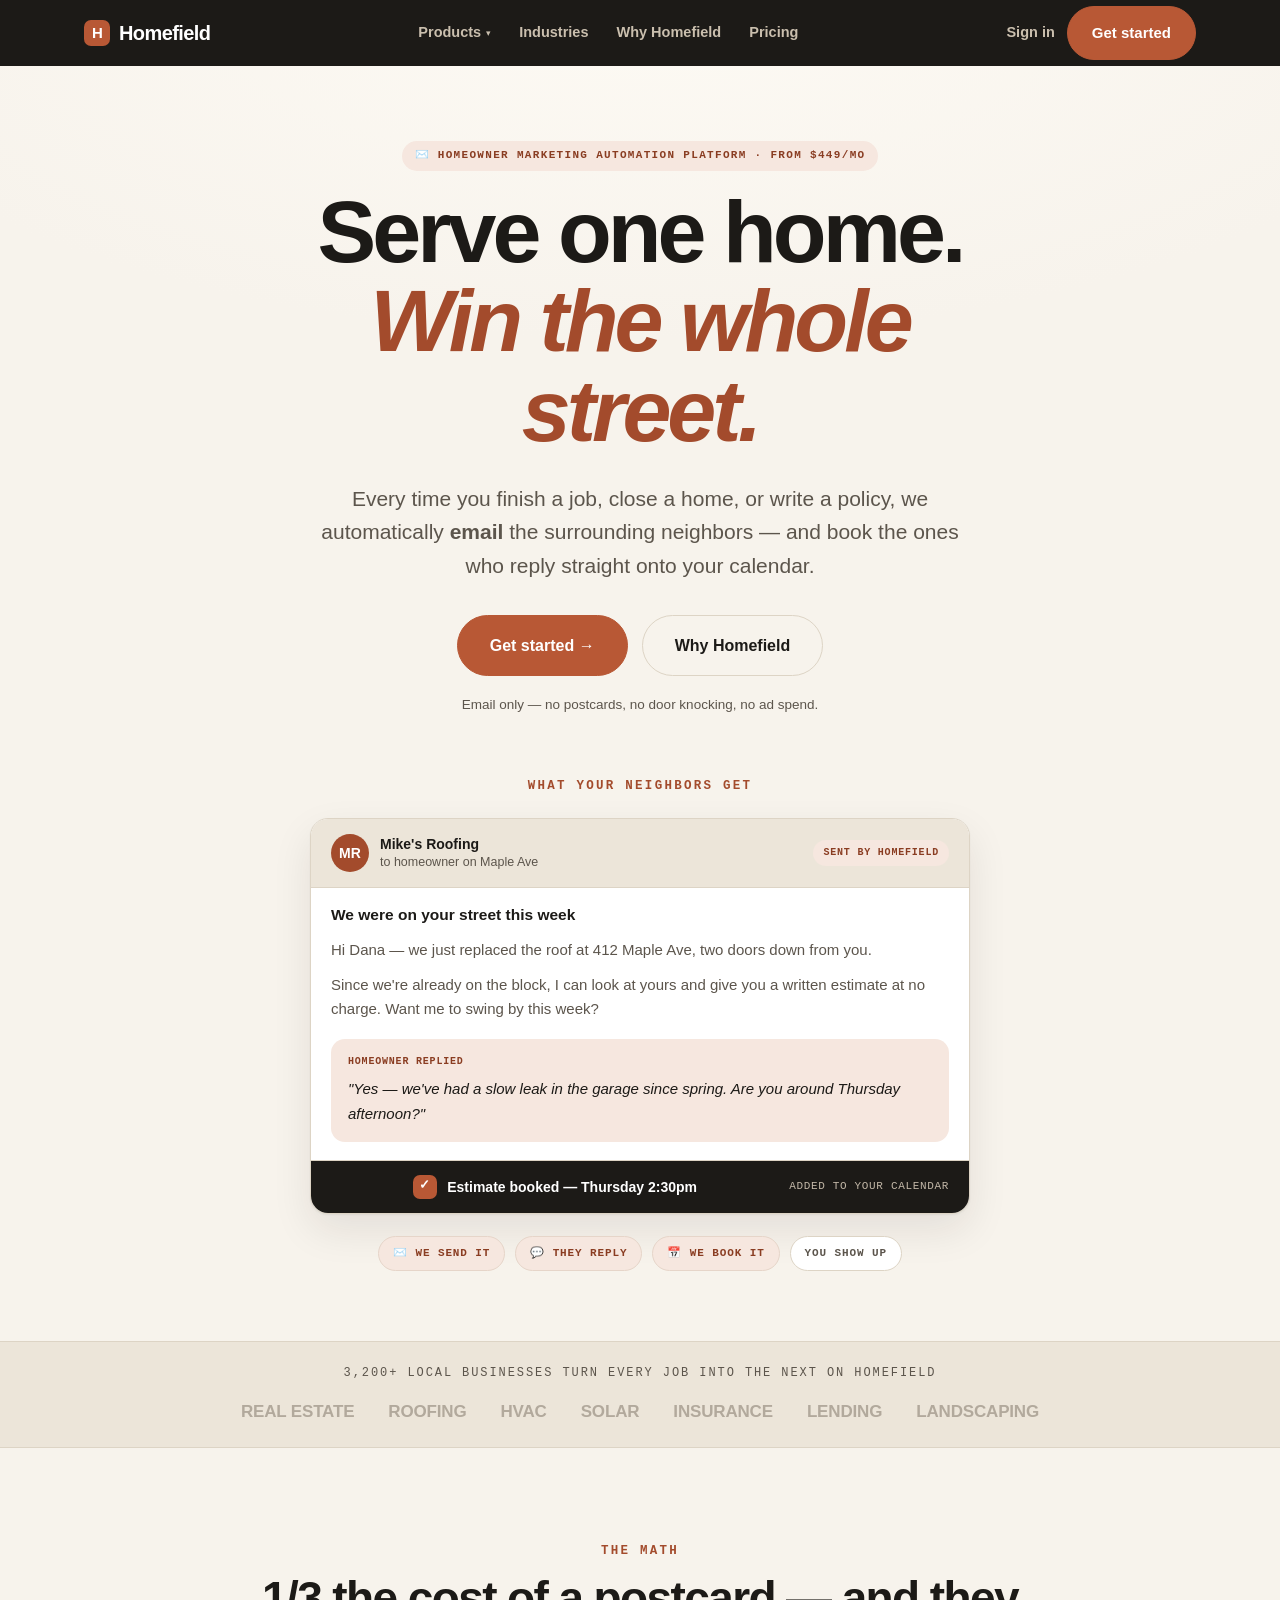
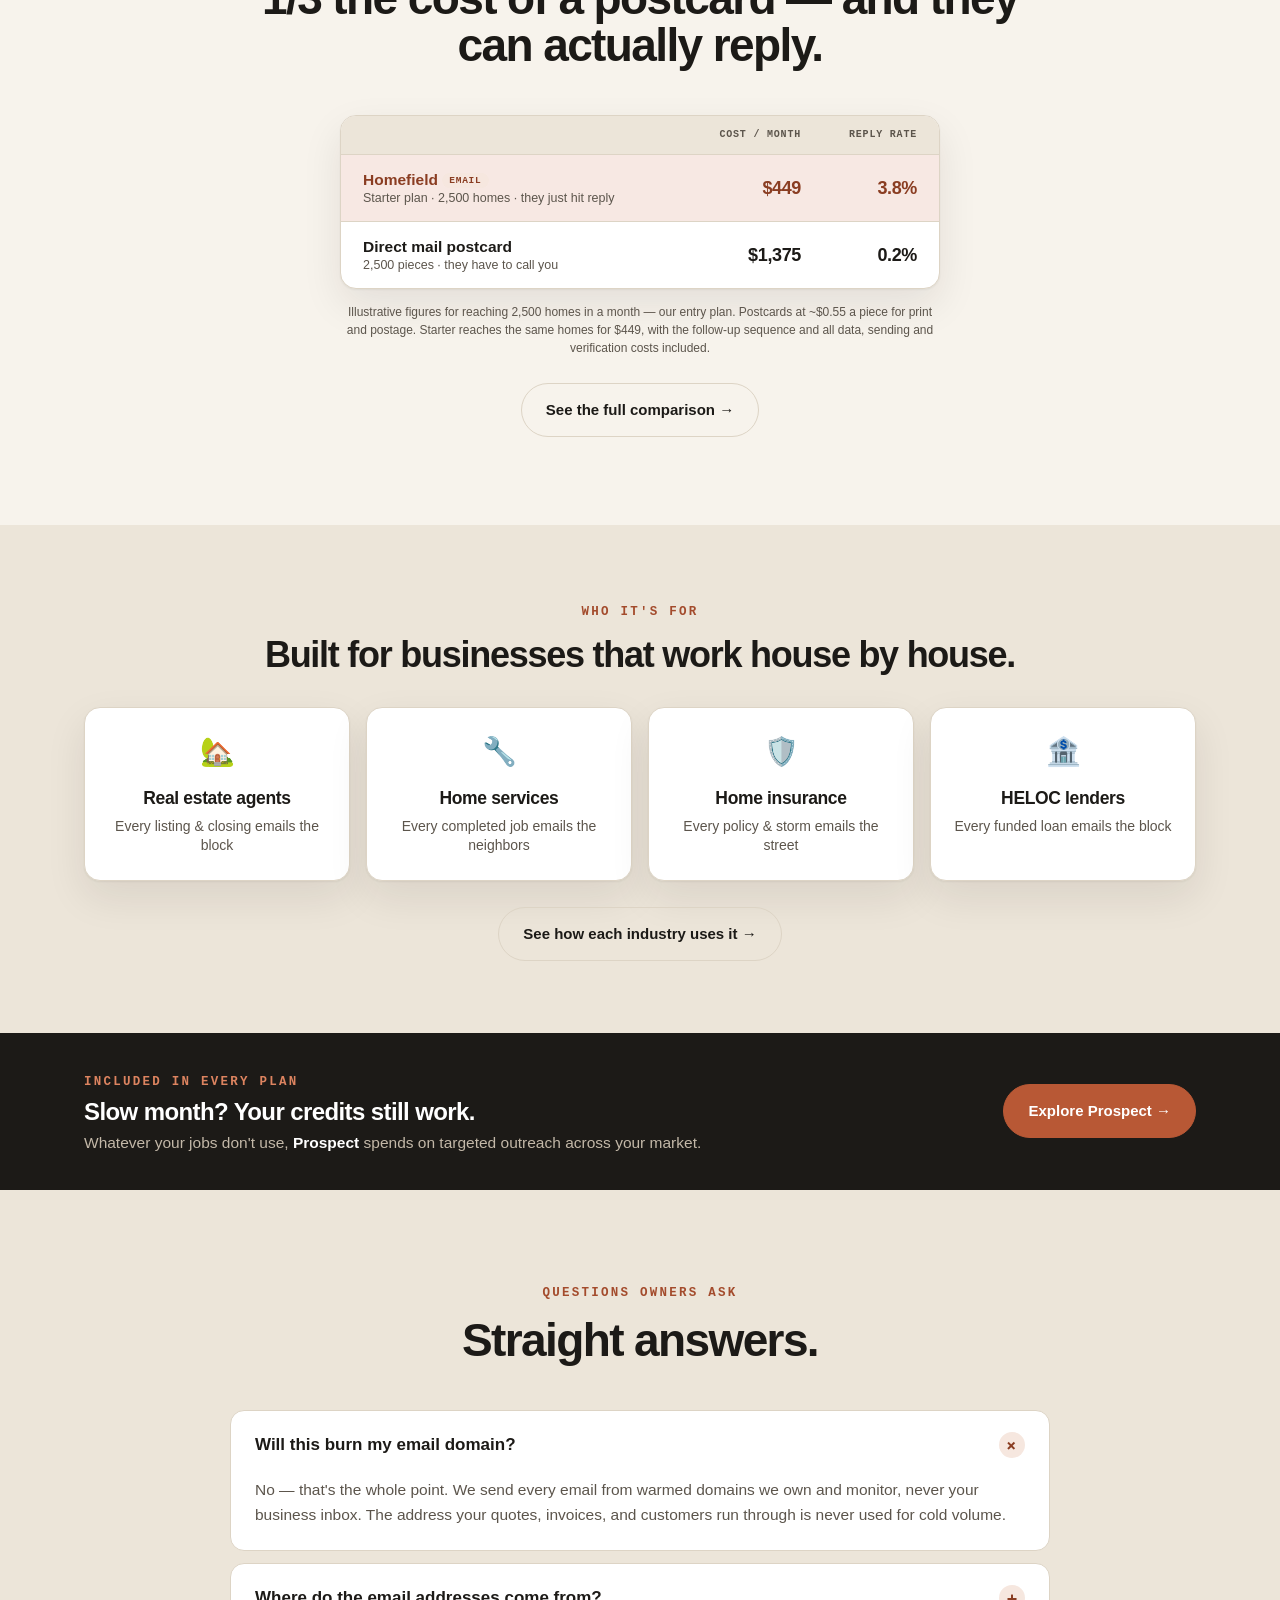
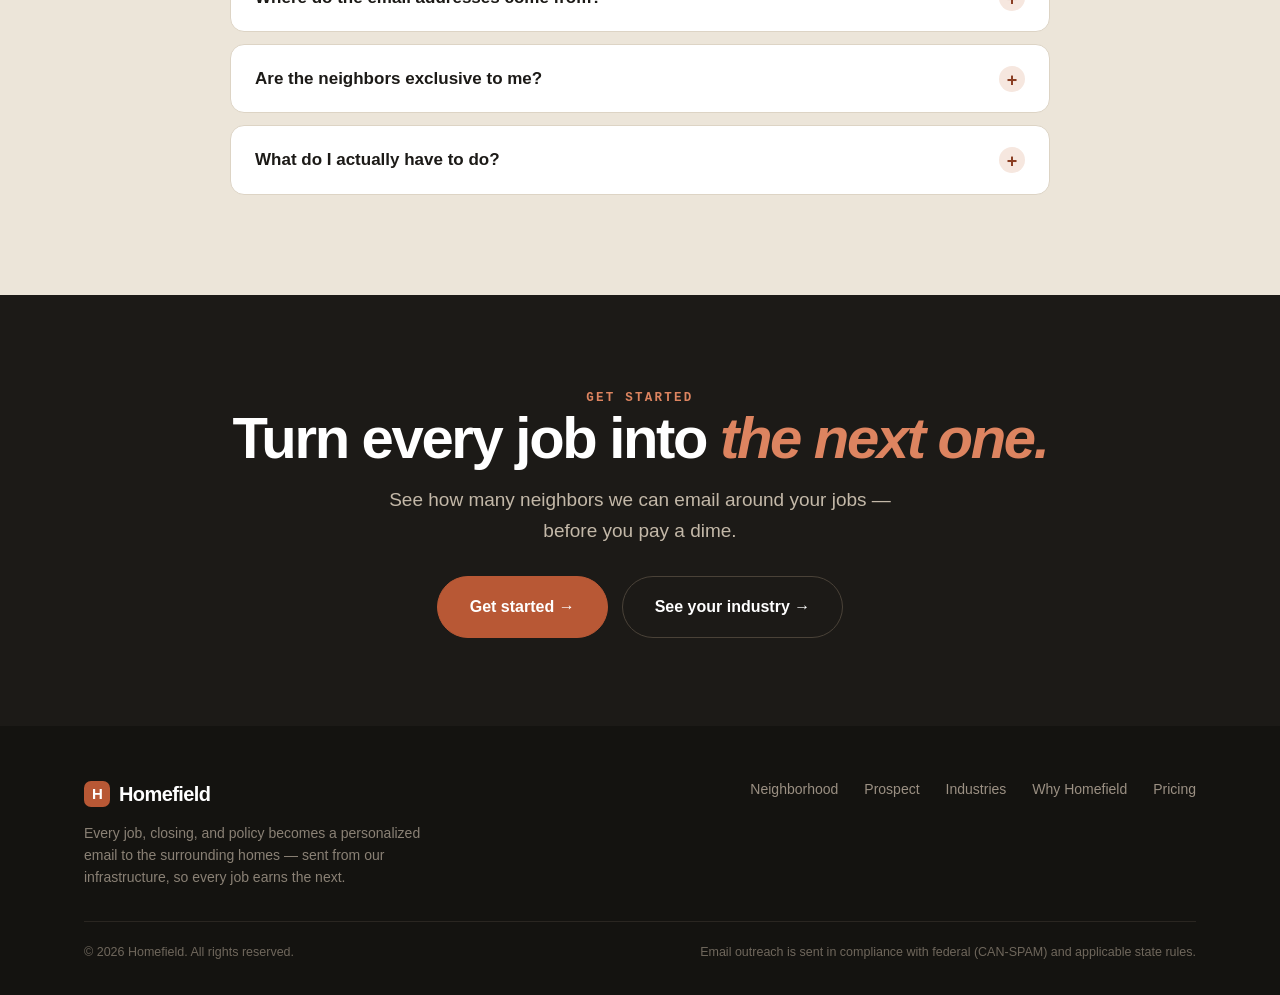
==== commit 9094b82d: "Hero tag: 'Homeowner marketing automation platform' Replaces 'Automated email outreach' and the agen" ====
--- a/index.html
+++ b/index.html
@@ -35,7 +35,7 @@
 <!-- HERO -->
 <section class="hero">
   <div class="wrap">
-    <span class="ptag">✉️ Automated email outreach · from $449/mo</span>
+    <span class="ptag">✉️ Homeowner marketing automation platform · from $449/mo</span>
     <h1>Serve one home. <em>Win the whole street.</em></h1>
     <p class="sub">Every time you finish a job, close a home, or write a policy, we automatically <b>email</b> the surrounding neighbors — and book the ones who reply straight onto your calendar.</p>
     <div class="hero-actions">
